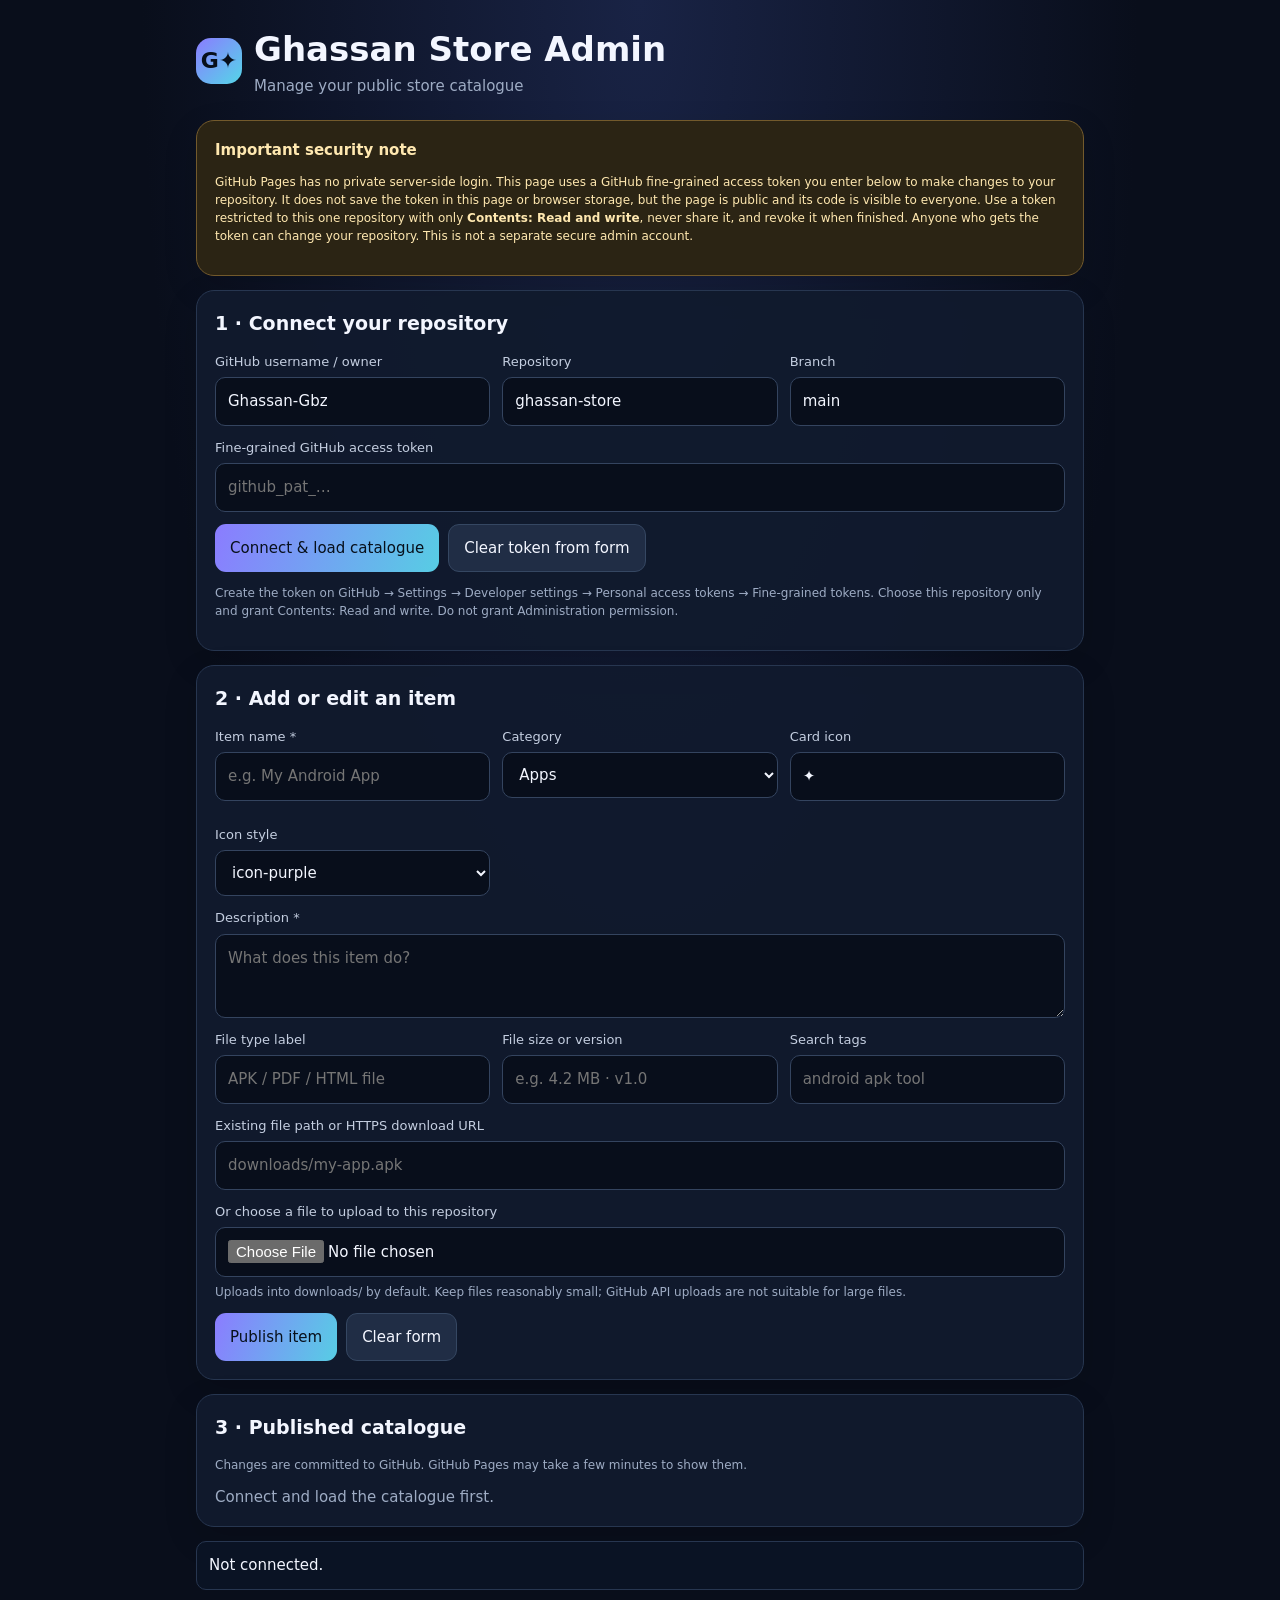
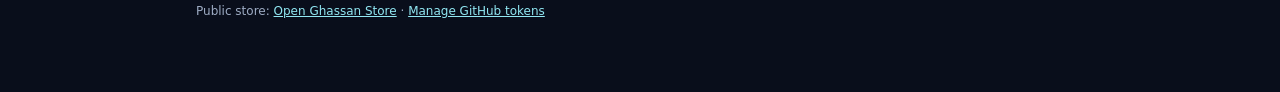
==== admin.html @ c7ad5ee1 "Add files via upload" ====
<!doctype html>
<html lang="en">
<head>
<meta charset="utf-8"><meta name="viewport" content="width=device-width,initial-scale=1">
<meta name="robots" content="noindex,nofollow">
<title>Ghassan Store · Admin</title>
<style>
:root{color-scheme:dark;--bg:#090e1b;--panel:#111a2d;--line:#273650;--muted:#9eacc4;--text:#f3f6ff;--accent:#8b7cff;--cyan:#54d6e8}
*{box-sizing:border-box}body{margin:0;background:radial-gradient(ellipse at top,#192345 0,transparent 55%),var(--bg);font:15px/1.5 system-ui,-apple-system,Segoe UI,sans-serif;color:var(--text)}main{max-width:920px;margin:auto;padding:24px 16px 60px}.brand{display:flex;align-items:center;gap:12px;margin-bottom:22px}.logo{width:46px;height:46px;border-radius:15px;background:linear-gradient(135deg,var(--accent),var(--cyan));display:grid;place-items:center;font-weight:900;color:#07101c;font-size:22px}h1{font-size:clamp(24px,5vw,34px);margin:0}h2{font-size:19px;margin:0 0 14px}.muted{color:var(--muted)}.panel{background:#111a2deF;border:1px solid var(--line);border-radius:18px;padding:18px;margin:14px 0;box-shadow:0 12px 34px #0002}.grid{display:grid;grid-template-columns:repeat(auto-fit,minmax(220px,1fr));gap:12px}.field{display:flex;flex-direction:column;gap:6px;margin-bottom:12px}label{font-size:13px;color:#c4cee0}input,select,textarea{width:100%;padding:12px;border:1px solid #34445f;background:#080e1b;color:var(--text);border-radius:10px;font:inherit}textarea{min-height:84px;resize:vertical}button,.btn{border:0;border-radius:11px;padding:12px 15px;background:linear-gradient(110deg,#8b7cff,#57cde4);color:#07101b;font-weight:750;font:inherit;cursor:pointer;text-decoration:none;display:inline-block}button.secondary{background:#202d45;color:var(--text);border:1px solid #354762}button.danger{background:#4a202b;color:#ffdce1;border:1px solid #803c4b}.actions{display:flex;gap:9px;flex-wrap:wrap}.status{padding:12px;border-radius:10px;background:#0a1324;border:1px solid var(--line);white-space:pre-wrap;overflow-wrap:anywhere}.item{border:1px solid var(--line);padding:13px;border-radius:12px;margin:10px 0}.item strong{display:block}.small{font-size:12px}.hidden{display:none!important}.warning{border-color:#735a2c;background:#2b2414;color:#ffe8b0}a{color:#91e7f2}code{overflow-wrap:anywhere}@media(max-width:520px){main{padding:16px 12px 40px}.panel{padding:14px}}
</style>
</head>
<body><main>
<header class="brand"><div class="logo">G✦</div><div><h1>Ghassan Store Admin</h1><div class="muted">Manage your public store catalogue</div></div></header>
<div class="panel warning"><strong>Important security note</strong><p class="small">GitHub Pages has no private server-side login. This page uses a GitHub fine-grained access token you enter below to make changes to your repository. It does not save the token in this page or browser storage, but the page is public and its code is visible to everyone. Use a token restricted to this one repository with only <b>Contents: Read and write</b>, never share it, and revoke it when finished. Anyone who gets the token can change your repository. This is not a separate secure admin account.</p></div>
<section class="panel"><h2>1 · Connect your repository</h2>
<div class="grid"><div class="field"><label for="owner">GitHub username / owner</label><input id="owner" value="Ghassan-Gbz" autocomplete="username"></div><div class="field"><label for="repo">Repository</label><input id="repo" value="ghassan-store"></div><div class="field"><label for="branch">Branch</label><input id="branch" value="main"></div></div>
<div class="field"><label for="token">Fine-grained GitHub access token</label><input id="token" type="password" autocomplete="off" placeholder="github_pat_…"></div>
<div class="actions"><button id="loadBtn">Connect & load catalogue</button><button class="secondary" id="clearBtn" type="button">Clear token from form</button></div>
<p class="muted small">Create the token on GitHub → Settings → Developer settings → Personal access tokens → Fine-grained tokens. Choose this repository only and grant Contents: Read and write. Do not grant Administration permission.</p>
</section>
<section class="panel"><h2>2 · Add or edit an item</h2>
<input id="editIndex" type="hidden" value="-1">
<div class="grid"><div class="field"><label for="title">Item name *</label><input id="title" placeholder="e.g. My Android App" required></div><div class="field"><label for="category">Category</label><select id="category"><option>Apps</option><option>HTML Tools</option><option>Images</option><option>Files</option></select></div><div class="field"><label for="icon">Card icon</label><input id="icon" value="✦" maxlength="12"></div><div class="field"><label for="iconClass">Icon style</label><select id="iconClass"><option>icon-purple</option><option>icon-blue</option><option>icon-green</option><option>icon-orange</option></select></div></div>
<div class="field"><label for="description">Description *</label><textarea id="description" placeholder="What does this item do?"></textarea></div>
<div class="grid"><div class="field"><label for="fileLabel">File type label</label><input id="fileLabel" placeholder="APK / PDF / HTML file"></div><div class="field"><label for="size">File size or version</label><input id="size" placeholder="e.g. 4.2 MB · v1.0"></div><div class="field"><label for="tags">Search tags</label><input id="tags" placeholder="android apk tool"></div></div>
<div class="field"><label for="file">Existing file path or HTTPS download URL</label><input id="file" placeholder="downloads/my-app.apk"></div>
<div class="field"><label for="upload">Or choose a file to upload to this repository</label><input id="upload" type="file"><span class="muted small">Uploads into downloads/ by default. Keep files reasonably small; GitHub API uploads are not suitable for large files.</span></div>
<div class="actions"><button id="saveBtn">Publish item</button><button class="secondary" id="resetBtn" type="button">Clear form</button></div>
</section>
<section class="panel"><h2>3 · Published catalogue</h2><p class="muted small">Changes are committed to GitHub. GitHub Pages may take a few minutes to show them.</p><div id="items"><div class="muted">Connect and load the catalogue first.</div></div></section>
<div class="status" id="status" role="status">Not connected.</div>
<p class="muted small">Public store: <a href="./index.html">Open Ghassan Store</a> · <a href="https://github.com/settings/personal-access-tokens" target="_blank" rel="noopener">Manage GitHub tokens</a></p>
</main>
<script>
const $=id=>document.getElementById(id);let items=[],catalogSha=null,connected=false;
function status(s){$('status').textContent=s}
function encPath(p){return p.split('/').map(encodeURIComponent).join('/')}
function apiBase(){return `https://api.github.com/repos/${encodeURIComponent($('owner').value.trim())}/${encodeURIComponent($('repo').value.trim())}`}
function headers(){return {'Accept':'application/vnd.github+json','Authorization':'Bearer '+$('token').value.trim(),'X-GitHub-Api-Version':'2022-11-28','Content-Type':'application/json'}}
async function api(path,opts={}){let r=await fetch(apiBase()+path,{...opts,headers:{...headers(),...(opts.headers||{})}});let data;try{data=await r.json()}catch{data={}}if(!r.ok)throw new Error((data.message||`GitHub API error ${r.status}`)+(data.errors?' · '+JSON.stringify(data.errors):''));return data}
async function getFile(path){try{return await api('/contents/'+encPath(path)+'?ref='+encodeURIComponent($('branch').value.trim()))}catch(e){if(String(e.message).includes('404'))return null;throw e}}
async function putFile(path,content,message,sha){const body={message,content,branch:$('branch').value.trim()};if(sha)body.sha=sha;return api('/contents/'+encPath(path),{method:'PUT',body:JSON.stringify(body)})}
function b64utf8(str){return btoa(unescape(encodeURIComponent(str)))}
async function commitText(path,text,message){let old=await getFile(path);return putFile(path,b64utf8(text),message,old?.sha)}
async function load(){if(!$('token').value.trim())throw Error('Enter your fine-grained token first.');let data=await getFile('catalog.json');if(!data)throw Error('catalog.json was not found in the repository root. Upload the website files first.');catalogSha=data.sha;let parsed=JSON.parse(decodeURIComponent(escape(atob(data.content.replace(/\n/g,'')))));items=Array.isArray(parsed.items)?parsed.items:[];connected=true;render();status(`Connected successfully. Loaded ${items.length} catalogue items.`)}
function render(){let box=$('items');if(!items.length){box.innerHTML='<p class="muted">No catalogue items yet.</p>';return}box.innerHTML=items.map((it,i)=>`<div class="item"><strong>${esc(it.title||'Untitled')}</strong><div class="muted small">${esc(it.category||'Files')} · ${esc(it.file||'No download link')}</div><p>${esc(it.description||'')}</p><div class="actions"><button class="secondary" data-edit="${i}">Edit</button><button class="danger" data-delete="${i}">Delete</button></div></div>`).join('');box.querySelectorAll('[data-edit]').forEach(b=>b.onclick=()=>edit(+b.dataset.edit));box.querySelectorAll('[data-delete]').forEach(b=>b.onclick=()=>del(+b.dataset.delete))}
function esc(s){return String(s??'').replace(/[&<>"']/g,c=>({'&':'&amp;','<':'&lt;','>':'&gt;','"':'&quot;',"'":'&#39;'}[c]))}
function reset(){['title','description','fileLabel','size','tags','file'].forEach(id=>$(id).value='');$('icon').value='✦';$('category').value='Apps';$('iconClass').value='icon-purple';$('editIndex').value='-1';$('upload').value='';$('saveBtn').textContent='Publish item'}
function edit(i){let x=items[i];$('editIndex').value=i;['title','category','icon','iconClass','description','fileLabel','size','tags','file'].forEach(k=>$(k).value=x[k]??'');$('saveBtn').textContent='Save item changes';window.scrollTo({top:0,behavior:'smooth'})}
async function del(i){if(!confirm(`Delete "${items[i].title}" from the public catalogue? This will not delete its actual file.`))return;let old=items.splice(i,1)[0];try{await saveCatalog(`Remove ${old.title}`);render();status('Item removed from catalogue.')}catch(e){items.splice(i,0,old);render();status('Delete failed: '+e.message)}}
async function saveCatalog(message){await commitText('catalog.json',JSON.stringify({items},null,2)+'\n',message)}
$('loadBtn').onclick=async()=>{try{status('Connecting…');await load()}catch(e){status('Could not connect: '+e.message)}};
$('clearBtn').onclick=()=>{$('token').value='';connected=false;status('Token cleared from the form.');};
$('resetBtn').onclick=reset;
$('saveBtn').onclick=async()=>{try{if(!connected)await load();let title=$('title').value.trim(),description=$('description').value.trim();if(!title||!description)throw Error('Enter an item name and description.');status('Publishing…');let filePath=$('file').value.trim();let upload=$('upload').files[0];if(upload){if(upload.size>20*1024*1024)throw Error('This simple uploader is limited to 20 MB per file. Use GitHub website upload or storage for larger files.');let clean=upload.name.replace(/[^a-zA-Z0-9._-]/g,'-');filePath='downloads/'+clean;let bytes=new Uint8Array(await upload.arrayBuffer());let binary='';for(let i=0;i<bytes.length;i+=0x8000)binary+=String.fromCharCode(...bytes.subarray(i,i+0x8000));let old=await getFile(filePath);await putFile(filePath,btoa(binary),`Upload ${clean}`,old?.sha);}
let obj={title,category:$('category').value,description,icon:$('icon').value.trim()||'✦',iconClass:$('iconClass').value,file:filePath,fileLabel:$('fileLabel').value.trim()||'Download',size:$('size').value.trim()||'Details inside',tags:$('tags').value.trim()};let ix=+$('editIndex').value;if(ix>=0)items[ix]=obj;else items.unshift(obj);await saveCatalog((ix>=0?'Update ':'Add ')+title);render();reset();status('Published to GitHub. Wait a few minutes, then refresh your public store.')}catch(e){status('Publish failed: '+e.message+' If an upload succeeded but the catalogue did not, check the repository before retrying.')}};
</script></body></html>
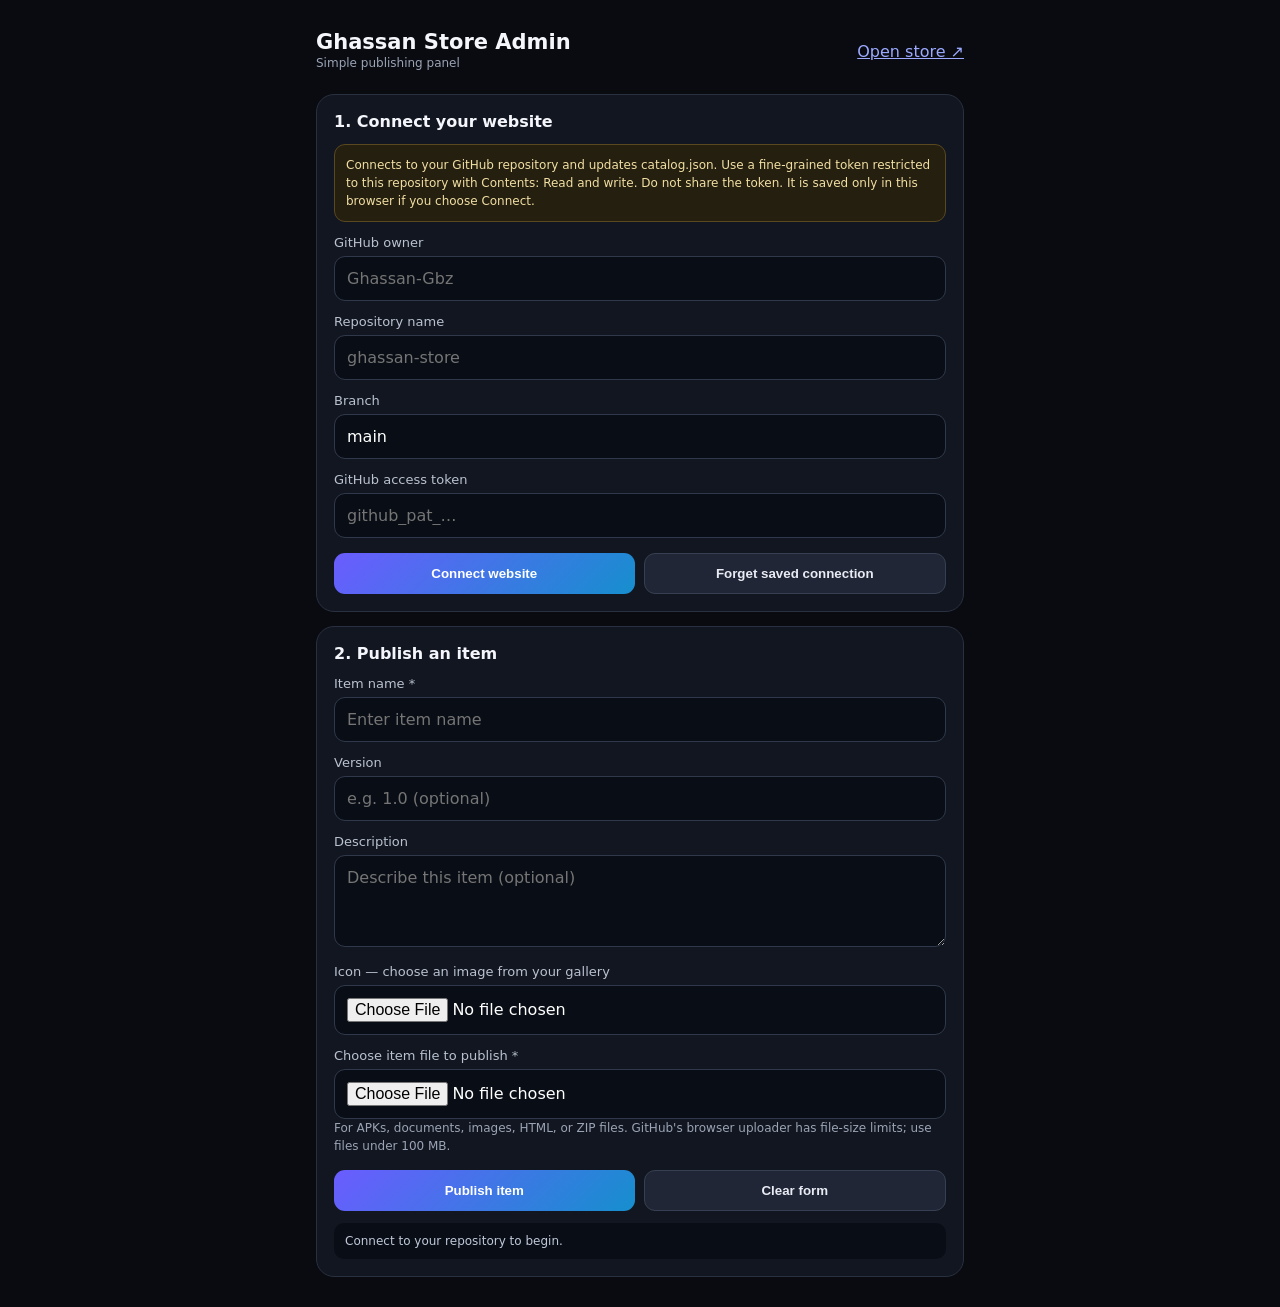
==== commit cc7080ed: "Update admin.html" ====
--- a/admin.html
+++ b/admin.html
@@ -1,57 +1,34 @@
 <!doctype html>
-<html lang="en">
-<head>
-<meta charset="utf-8"><meta name="viewport" content="width=device-width,initial-scale=1">
-<meta name="robots" content="noindex,nofollow">
-<title>Ghassan Store · Admin</title>
+<html lang="en"><head><meta charset="utf-8"><meta name="viewport" content="width=device-width,initial-scale=1"><meta name="theme-color" content="#080a0f"><title>Ghassan Store — Admin</title>
 <style>
-:root{color-scheme:dark;--bg:#090e1b;--panel:#111a2d;--line:#273650;--muted:#9eacc4;--text:#f3f6ff;--accent:#8b7cff;--cyan:#54d6e8}
-*{box-sizing:border-box}body{margin:0;background:radial-gradient(ellipse at top,#192345 0,transparent 55%),var(--bg);font:15px/1.5 system-ui,-apple-system,Segoe UI,sans-serif;color:var(--text)}main{max-width:920px;margin:auto;padding:24px 16px 60px}.brand{display:flex;align-items:center;gap:12px;margin-bottom:22px}.logo{width:46px;height:46px;border-radius:15px;background:linear-gradient(135deg,var(--accent),var(--cyan));display:grid;place-items:center;font-weight:900;color:#07101c;font-size:22px}h1{font-size:clamp(24px,5vw,34px);margin:0}h2{font-size:19px;margin:0 0 14px}.muted{color:var(--muted)}.panel{background:#111a2deF;border:1px solid var(--line);border-radius:18px;padding:18px;margin:14px 0;box-shadow:0 12px 34px #0002}.grid{display:grid;grid-template-columns:repeat(auto-fit,minmax(220px,1fr));gap:12px}.field{display:flex;flex-direction:column;gap:6px;margin-bottom:12px}label{font-size:13px;color:#c4cee0}input,select,textarea{width:100%;padding:12px;border:1px solid #34445f;background:#080e1b;color:var(--text);border-radius:10px;font:inherit}textarea{min-height:84px;resize:vertical}button,.btn{border:0;border-radius:11px;padding:12px 15px;background:linear-gradient(110deg,#8b7cff,#57cde4);color:#07101b;font-weight:750;font:inherit;cursor:pointer;text-decoration:none;display:inline-block}button.secondary{background:#202d45;color:var(--text);border:1px solid #354762}button.danger{background:#4a202b;color:#ffdce1;border:1px solid #803c4b}.actions{display:flex;gap:9px;flex-wrap:wrap}.status{padding:12px;border-radius:10px;background:#0a1324;border:1px solid var(--line);white-space:pre-wrap;overflow-wrap:anywhere}.item{border:1px solid var(--line);padding:13px;border-radius:12px;margin:10px 0}.item strong{display:block}.small{font-size:12px}.hidden{display:none!important}.warning{border-color:#735a2c;background:#2b2414;color:#ffe8b0}a{color:#91e7f2}code{overflow-wrap:anywhere}@media(max-width:520px){main{padding:16px 12px 40px}.panel{padding:14px}}
-</style>
-</head>
-<body><main>
-<header class="brand"><div class="logo">G✦</div><div><h1>Ghassan Store Admin</h1><div class="muted">Manage your public store catalogue</div></div></header>
-<div class="panel warning"><strong>Important security note</strong><p class="small">GitHub Pages has no private server-side login. This page uses a GitHub fine-grained access token you enter below to make changes to your repository. It does not save the token in this page or browser storage, but the page is public and its code is visible to everyone. Use a token restricted to this one repository with only <b>Contents: Read and write</b>, never share it, and revoke it when finished. Anyone who gets the token can change your repository. This is not a separate secure admin account.</p></div>
-<section class="panel"><h2>1 · Connect your repository</h2>
-<div class="grid"><div class="field"><label for="owner">GitHub username / owner</label><input id="owner" value="Ghassan-Gbz" autocomplete="username"></div><div class="field"><label for="repo">Repository</label><input id="repo" value="ghassan-store"></div><div class="field"><label for="branch">Branch</label><input id="branch" value="main"></div></div>
-<div class="field"><label for="token">Fine-grained GitHub access token</label><input id="token" type="password" autocomplete="off" placeholder="github_pat_…"></div>
-<div class="actions"><button id="loadBtn">Connect & load catalogue</button><button class="secondary" id="clearBtn" type="button">Clear token from form</button></div>
-<p class="muted small">Create the token on GitHub → Settings → Developer settings → Personal access tokens → Fine-grained tokens. Choose this repository only and grant Contents: Read and write. Do not grant Administration permission.</p>
-</section>
-<section class="panel"><h2>2 · Add or edit an item</h2>
-<input id="editIndex" type="hidden" value="-1">
-<div class="grid"><div class="field"><label for="title">Item name *</label><input id="title" placeholder="e.g. My Android App" required></div><div class="field"><label for="category">Category</label><select id="category"><option>Apps</option><option>HTML Tools</option><option>Images</option><option>Files</option></select></div><div class="field"><label for="icon">Card icon</label><input id="icon" value="✦" maxlength="12"></div><div class="field"><label for="iconClass">Icon style</label><select id="iconClass"><option>icon-purple</option><option>icon-blue</option><option>icon-green</option><option>icon-orange</option></select></div></div>
-<div class="field"><label for="description">Description *</label><textarea id="description" placeholder="What does this item do?"></textarea></div>
-<div class="grid"><div class="field"><label for="fileLabel">File type label</label><input id="fileLabel" placeholder="APK / PDF / HTML file"></div><div class="field"><label for="size">File size or version</label><input id="size" placeholder="e.g. 4.2 MB · v1.0"></div><div class="field"><label for="tags">Search tags</label><input id="tags" placeholder="android apk tool"></div></div>
-<div class="field"><label for="file">Existing file path or HTTPS download URL</label><input id="file" placeholder="downloads/my-app.apk"></div>
-<div class="field"><label for="upload">Or choose a file to upload to this repository</label><input id="upload" type="file"><span class="muted small">Uploads into downloads/ by default. Keep files reasonably small; GitHub API uploads are not suitable for large files.</span></div>
-<div class="actions"><button id="saveBtn">Publish item</button><button class="secondary" id="resetBtn" type="button">Clear form</button></div>
-</section>
-<section class="panel"><h2>3 · Published catalogue</h2><p class="muted small">Changes are committed to GitHub. GitHub Pages may take a few minutes to show them.</p><div id="items"><div class="muted">Connect and load the catalogue first.</div></div></section>
-<div class="status" id="status" role="status">Not connected.</div>
-<p class="muted small">Public store: <a href="./index.html">Open Ghassan Store</a> · <a href="https://github.com/settings/personal-access-tokens" target="_blank" rel="noopener">Manage GitHub tokens</a></p>
-</main>
-<script>
-const $=id=>document.getElementById(id);let items=[],catalogSha=null,connected=false;
-function status(s){$('status').textContent=s}
-function encPath(p){return p.split('/').map(encodeURIComponent).join('/')}
-function apiBase(){return `https://api.github.com/repos/${encodeURIComponent($('owner').value.trim())}/${encodeURIComponent($('repo').value.trim())}`}
-function headers(){return {'Accept':'application/vnd.github+json','Authorization':'Bearer '+$('token').value.trim(),'X-GitHub-Api-Version':'2022-11-28','Content-Type':'application/json'}}
-async function api(path,opts={}){let r=await fetch(apiBase()+path,{...opts,headers:{...headers(),...(opts.headers||{})}});let data;try{data=await r.json()}catch{data={}}if(!r.ok)throw new Error((data.message||`GitHub API error ${r.status}`)+(data.errors?' · '+JSON.stringify(data.errors):''));return data}
-async function getFile(path){try{return await api('/contents/'+encPath(path)+'?ref='+encodeURIComponent($('branch').value.trim()))}catch(e){if(String(e.message).includes('404'))return null;throw e}}
-async function putFile(path,content,message,sha){const body={message,content,branch:$('branch').value.trim()};if(sha)body.sha=sha;return api('/contents/'+encPath(path),{method:'PUT',body:JSON.stringify(body)})}
-function b64utf8(str){return btoa(unescape(encodeURIComponent(str)))}
-async function commitText(path,text,message){let old=await getFile(path);return putFile(path,b64utf8(text),message,old?.sha)}
-async function load(){if(!$('token').value.trim())throw Error('Enter your fine-grained token first.');let data=await getFile('catalog.json');if(!data)throw Error('catalog.json was not found in the repository root. Upload the website files first.');catalogSha=data.sha;let parsed=JSON.parse(decodeURIComponent(escape(atob(data.content.replace(/\n/g,'')))));items=Array.isArray(parsed.items)?parsed.items:[];connected=true;render();status(`Connected successfully. Loaded ${items.length} catalogue items.`)}
-function render(){let box=$('items');if(!items.length){box.innerHTML='<p class="muted">No catalogue items yet.</p>';return}box.innerHTML=items.map((it,i)=>`<div class="item"><strong>${esc(it.title||'Untitled')}</strong><div class="muted small">${esc(it.category||'Files')} · ${esc(it.file||'No download link')}</div><p>${esc(it.description||'')}</p><div class="actions"><button class="secondary" data-edit="${i}">Edit</button><button class="danger" data-delete="${i}">Delete</button></div></div>`).join('');box.querySelectorAll('[data-edit]').forEach(b=>b.onclick=()=>edit(+b.dataset.edit));box.querySelectorAll('[data-delete]').forEach(b=>b.onclick=()=>del(+b.dataset.delete))}
-function esc(s){return String(s??'').replace(/[&<>"']/g,c=>({'&':'&amp;','<':'&lt;','>':'&gt;','"':'&quot;',"'":'&#39;'}[c]))}
-function reset(){['title','description','fileLabel','size','tags','file'].forEach(id=>$(id).value='');$('icon').value='✦';$('category').value='Apps';$('iconClass').value='icon-purple';$('editIndex').value='-1';$('upload').value='';$('saveBtn').textContent='Publish item'}
-function edit(i){let x=items[i];$('editIndex').value=i;['title','category','icon','iconClass','description','fileLabel','size','tags','file'].forEach(k=>$(k).value=x[k]??'');$('saveBtn').textContent='Save item changes';window.scrollTo({top:0,behavior:'smooth'})}
-async function del(i){if(!confirm(`Delete "${items[i].title}" from the public catalogue? This will not delete its actual file.`))return;let old=items.splice(i,1)[0];try{await saveCatalog(`Remove ${old.title}`);render();status('Item removed from catalogue.')}catch(e){items.splice(i,0,old);render();status('Delete failed: '+e.message)}}
-async function saveCatalog(message){await commitText('catalog.json',JSON.stringify({items},null,2)+'\n',message)}
-$('loadBtn').onclick=async()=>{try{status('Connecting…');await load()}catch(e){status('Could not connect: '+e.message)}};
-$('clearBtn').onclick=()=>{$('token').value='';connected=false;status('Token cleared from the form.');};
-$('resetBtn').onclick=reset;
-$('saveBtn').onclick=async()=>{try{if(!connected)await load();let title=$('title').value.trim(),description=$('description').value.trim();if(!title||!description)throw Error('Enter an item name and description.');status('Publishing…');let filePath=$('file').value.trim();let upload=$('upload').files[0];if(upload){if(upload.size>20*1024*1024)throw Error('This simple uploader is limited to 20 MB per file. Use GitHub website upload or storage for larger files.');let clean=upload.name.replace(/[^a-zA-Z0-9._-]/g,'-');filePath='downloads/'+clean;let bytes=new Uint8Array(await upload.arrayBuffer());let binary='';for(let i=0;i<bytes.length;i+=0x8000)binary+=String.fromCharCode(...bytes.subarray(i,i+0x8000));let old=await getFile(filePath);await putFile(filePath,btoa(binary),`Upload ${clean}`,old?.sha);}
-let obj={title,category:$('category').value,description,icon:$('icon').value.trim()||'✦',iconClass:$('iconClass').value,file:filePath,fileLabel:$('fileLabel').value.trim()||'Download',size:$('size').value.trim()||'Details inside',tags:$('tags').value.trim()};let ix=+$('editIndex').value;if(ix>=0)items[ix]=obj;else items.unshift(obj);await saveCatalog((ix>=0?'Update ':'Add ')+title);render();reset();status('Published to GitHub. Wait a few minutes, then refresh your public store.')}catch(e){status('Publish failed: '+e.message+' If an upload succeeded but the catalogue did not, check the repository before retrying.')}};
-</script></body></html>+*{box-sizing:border-box}body{margin:0;background:#090b11;color:#f4f6fb;font-family:system-ui,-apple-system,Arial,sans-serif}.wrap{max-width:680px;margin:auto;padding:16px}header{display:flex;justify-content:space-between;align-items:center;gap:12px;padding:14px 0 22px}.brand{font-size:21px;font-weight:850}a{color:#9ba9ff}.sub,.hint{color:#9ba4b5;font-size:12px;line-height:1.5}.panel{background:#121620;border:1px solid #293040;border-radius:18px;padding:17px;margin-bottom:14px}h2{font-size:16px;margin:0 0 13px}label{display:block;color:#bac2d0;font-size:13px;margin:13px 0 6px}input,textarea{width:100%;background:#090d15;border:1px solid #30394b;color:#fff;border-radius:11px;padding:12px;font:inherit}textarea{min-height:92px;resize:vertical}button{border:0;border-radius:11px;padding:12px 15px;font-weight:750;cursor:pointer}.primary{background:linear-gradient(135deg,#6b5cff,#168fce);color:white}.secondary{background:#202635;color:#e8ebf4;border:1px solid #374052}.buttons{display:flex;gap:9px;flex-wrap:wrap;margin-top:15px}.buttons button{flex:1}.warning{background:#251f10;border:1px solid #594820;border-radius:11px;padding:11px;color:#f1dfa3;font-size:12px;line-height:1.5}.status{white-space:pre-wrap;background:#090d15;border-radius:10px;padding:11px;margin-top:12px;font-size:12px;color:#c0c9da;overflow-wrap:anywhere}.preview{display:flex;align-items:center;gap:12px;margin-top:10px}.preview img{width:56px;height:56px;object-fit:cover;border-radius:12px;background:#252b39}.hidden{display:none!important}@media(max-width:460px){.wrap{padding:12px}.panel{padding:14px}}
+</style></head><body><main class="wrap"><header><div><div class="brand">Ghassan Store Admin</div><div class="sub">Simple publishing panel</div></div><a href="index.html">Open store ↗</a></header>
+<section class="panel"><h2>1. Connect your website</h2><div class="warning">Connects to your GitHub repository and updates catalog.json. Use a fine-grained token restricted to this repository with Contents: Read and write. Do not share the token. It is saved only in this browser if you choose Connect.</div>
+<label for="owner">GitHub owner</label><input id="owner" autocomplete="username" placeholder="Ghassan-Gbz">
+<label for="repo">Repository name</label><input id="repo" placeholder="ghassan-store">
+<label for="branch">Branch</label><input id="branch" value="main">
+<label for="token">GitHub access token</label><input id="token" type="password" autocomplete="off" placeholder="github_pat_…">
+<div class="buttons"><button class="primary" id="connect">Connect website</button><button class="secondary" id="forget">Forget saved connection</button></div></section>
+<section class="panel"><h2>2. Publish an item</h2><label for="name">Item name *</label><input id="name" placeholder="Enter item name" required>
+<label for="version">Version</label><input id="version" placeholder="e.g. 1.0 (optional)">
+<label for="description">Description</label><textarea id="description" placeholder="Describe this item (optional)"></textarea>
+<label for="iconFile">Icon — choose an image from your gallery</label><input id="iconFile" type="file" accept="image/*"><div class="preview hidden" id="iconPreview"><img id="previewImg" alt="Icon preview"><span class="sub">Selected icon</span></div>
+<label for="itemFile">Choose item file to publish *</label><input id="itemFile" type="file" required><div class="hint">For APKs, documents, images, HTML, or ZIP files. GitHub's browser uploader has file-size limits; use files under 100 MB.</div>
+<div class="buttons"><button class="primary" id="publish">Publish item</button><button class="secondary" id="reset">Clear form</button></div><div id="status" class="status" role="status">Connect to your repository to begin.</div></section>
+</main><script>
+const $=id=>document.getElementById(id), STORE_KEY='ghassan_store_admin_connection_v1';let catalogFileSha=null,items=[];
+function config(){return{owner:$('owner').value.trim(),repo:$('repo').value.trim(),branch:$('branch').value.trim()||'main',token:$('token').value.trim()}}
+function status(t){$('status').textContent=t}
+function b64(bytes){let out='';for(let i=0;i<bytes.length;i+=0x8000)out+=String.fromCharCode(...bytes.subarray(i,i+0x8000));return btoa(out)}
+function safeName(s){return s.normalize('NFKD').replace(/[^a-zA-Z0-9._-]+/g,'-').replace(/^-+|-+$/g,'').slice(-100)||'file'}
+async function api(path,opts={}){const c=config();if(!c.owner||!c.repo||!c.token)throw Error('Enter owner, repository and token first.');const url='https://api.github.com/repos/'+encodeURIComponent(c.owner)+'/'+encodeURIComponent(c.repo)+'/contents/'+path;const r=await fetch(url,{...opts,headers:{Accept:'application/vnd.github+json',Authorization:'Bearer '+c.token,'X-GitHub-Api-Version':'2022-11-28',...(opts.headers||{})}});const data=await r.json().catch(()=>({}));if(!r.ok)throw Error(data.message||'GitHub API error '+r.status);return data}
+async function getCatalog(){try{const f=await api('catalog.json');catalogFileSha=f.sha;const bytes=Uint8Array.from(atob(f.content.replace(/\n/g,'')),c=>c.charCodeAt(0));const text=new TextDecoder().decode(bytes);const data=JSON.parse(text);items=Array.isArray(data.items)?data.items:[];}catch(e){if(String(e.message).includes('Not Found')){catalogFileSha=null;items=[];}else throw e}}
+async function putFile(path,file,message){if(file.size>100*1024*1024)throw Error('This file is over 100 MB. Choose a smaller file.');const bytes=new Uint8Array(await file.arrayBuffer());const body={message,content:b64(bytes),branch:config().branch};const old=await api(path).catch(e=>String(e.message).includes('Not Found')?null:Promise.reject(e));if(old?.sha)body.sha=old.sha;return api(path,{method:'PUT',headers:{'Content-Type':'application/json'},body:JSON.stringify(body)})}
+async function saveCatalog(){const body={message:'Publish item from Ghassan Store admin',content:b64(new TextEncoder().encode(JSON.stringify({items},null,2))),branch:config().branch};if(catalogFileSha)body.sha=catalogFileSha;const result=await api('catalog.json',{method:'PUT',headers:{'Content-Type':'application/json'},body:JSON.stringify(body)});catalogFileSha=result.content?.sha||catalogFileSha}
+$('iconFile').addEventListener('change',()=>{const f=$('iconFile').files[0];if(!f){$('iconPreview').classList.add('hidden');return}$('previewImg').src=URL.createObjectURL(f);$('iconPreview').classList.remove('hidden')});
+$('connect').onclick=async()=>{try{status('Connecting and reading catalog.json…');await getCatalog();localStorage.setItem(STORE_KEY,JSON.stringify(config()));status('Connected successfully. Existing catalogue loaded. You can publish an item now.')}catch(e){status('Connection failed: '+e.message)}};
+$('forget').onclick=()=>{localStorage.removeItem(STORE_KEY);$('token').value='';status('Saved connection removed from this browser.')};
+$('reset').onclick=()=>{['name','version','description','iconFile','itemFile'].forEach(id=>$(id).value='');$('iconPreview').classList.add('hidden');status('Form cleared.')};
+$('publish').onclick=async()=>{try{const c=config(),name=$('name').value.trim(),version=$('version').value.trim(),description=$('description').value.trim(),file=$('itemFile').files[0],icon=$('iconFile').files[0];if(!c.owner||!c.repo||!c.token)throw Error('Connect your GitHub repository first.');if(!name)throw Error('Item name is required.');if(!file)throw Error('Choose the item file to publish.');status('Checking current catalogue…');await getCatalog();const ext=(file.name.split('.').pop()||'file').toLowerCase();let category=ext==='apk'?'Apps':(['png','jpg','jpeg','gif','webp','svg'].includes(ext)?'Images':(['html','htm'].includes(ext)?'HTML Tools':'Files'));const target='uploads/'+Date.now()+'-'+safeName(file.name);status('Uploading item file…');const uploaded=await putFile(target,file,'Upload '+file.name);let iconUrl='';if(icon){status('Uploading icon…');const iconPath='uploads/icons/'+Date.now()+'-'+safeName(icon.name);const iconResult=await putFile(iconPath,icon,'Upload icon '+icon.name);iconUrl=iconResult.content?.path||iconPath;}const item={title:name,category,description,icon:iconUrl?'✦':(category==='Apps'?'▣':category==='Images'?'▧':'⇩'),iconClass:category==='Apps'?'icon-purple':category==='Images'?'icon-green':'icon-blue',file:uploaded.content?.path||target,fileLabel:ext.toUpperCase()+' file',size:(file.size/1048576).toFixed(2)+' MB',tags:(name+' '+version+' '+category).toLowerCase()};if(version)item.version=version;if(iconUrl)item.image=iconUrl;items.push(item);status('Saving item to catalogue…');await saveCatalog();status('Published! Your item was added to catalog.json. GitHub Pages may take a few minutes to show it.');$('name').value='';$('version').value='';$('description').value='';$('iconFile').value='';$('itemFile').value='';$('iconPreview').classList.add('hidden');}catch(e){status('ERROR: '+e.message)}};
+try{const saved=JSON.parse(localStorage.getItem(STORE_KEY)||'{}');for(const k of ['owner','repo','branch','token'])if(saved[k])$(k).value=saved[k]}catch{}
+</script></body></html>
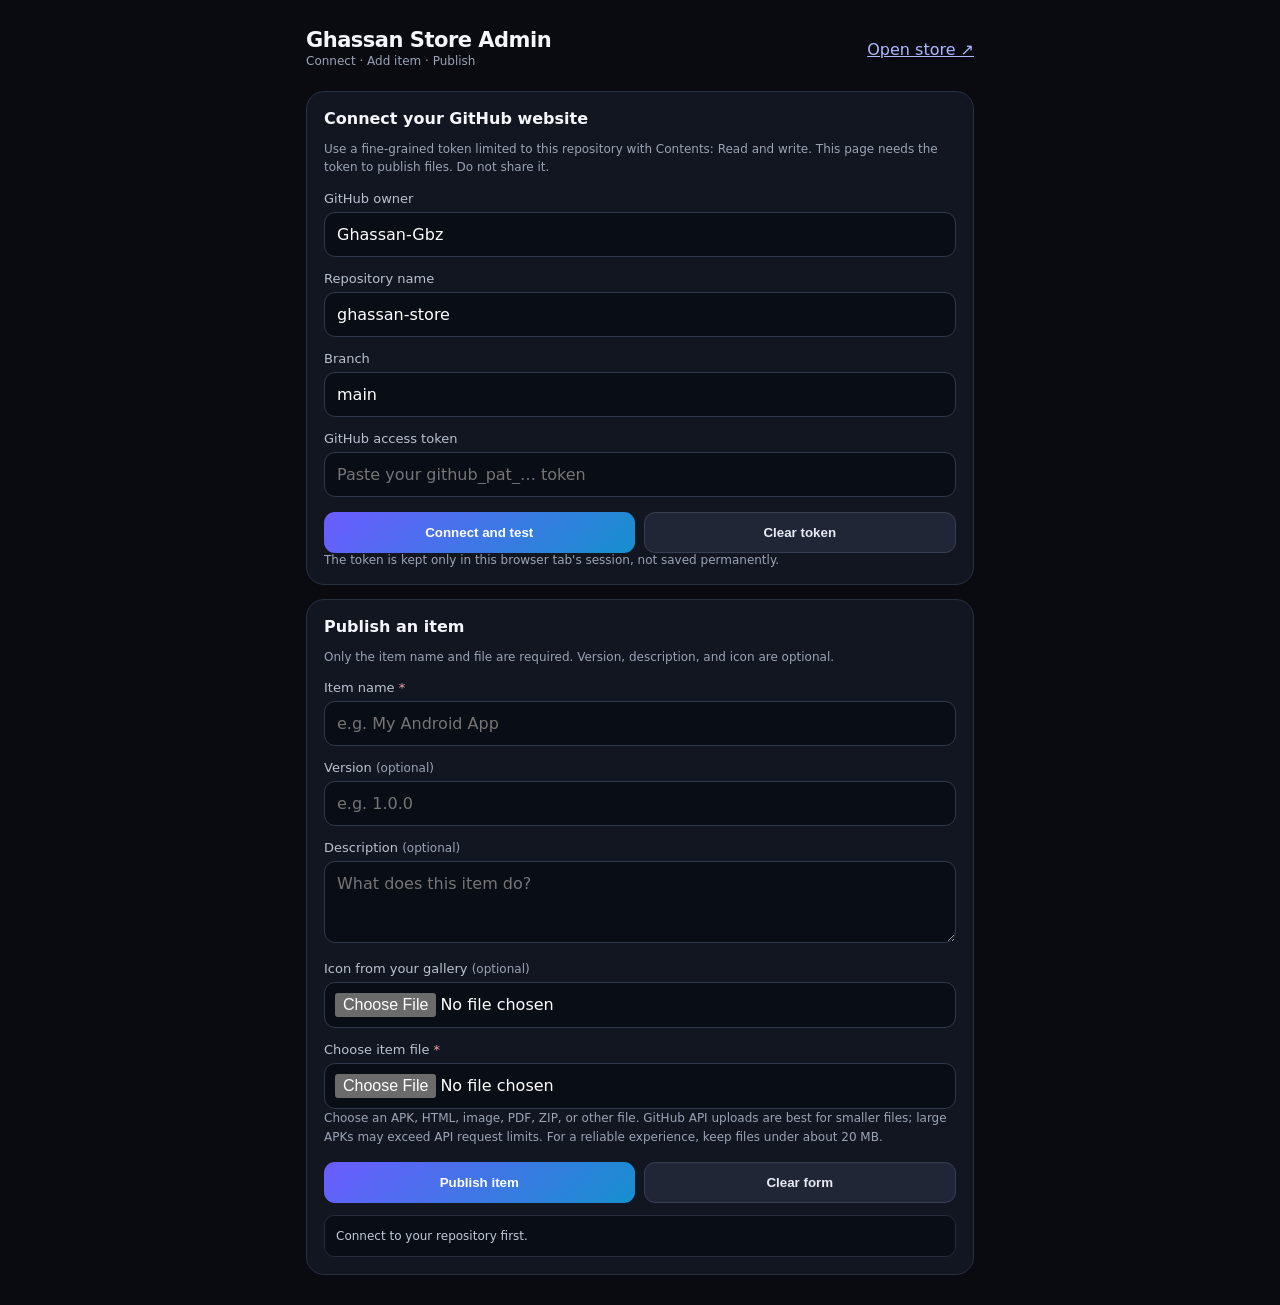
==== commit da52cb61: "Add files via upload" ====
--- a/admin.html
+++ b/admin.html
@@ -1,34 +1,36 @@
 <!doctype html>
 <html lang="en"><head><meta charset="utf-8"><meta name="viewport" content="width=device-width,initial-scale=1"><meta name="theme-color" content="#080a0f"><title>Ghassan Store — Admin</title>
 <style>
-*{box-sizing:border-box}body{margin:0;background:#090b11;color:#f4f6fb;font-family:system-ui,-apple-system,Arial,sans-serif}.wrap{max-width:680px;margin:auto;padding:16px}header{display:flex;justify-content:space-between;align-items:center;gap:12px;padding:14px 0 22px}.brand{font-size:21px;font-weight:850}a{color:#9ba9ff}.sub,.hint{color:#9ba4b5;font-size:12px;line-height:1.5}.panel{background:#121620;border:1px solid #293040;border-radius:18px;padding:17px;margin-bottom:14px}h2{font-size:16px;margin:0 0 13px}label{display:block;color:#bac2d0;font-size:13px;margin:13px 0 6px}input,textarea{width:100%;background:#090d15;border:1px solid #30394b;color:#fff;border-radius:11px;padding:12px;font:inherit}textarea{min-height:92px;resize:vertical}button{border:0;border-radius:11px;padding:12px 15px;font-weight:750;cursor:pointer}.primary{background:linear-gradient(135deg,#6b5cff,#168fce);color:white}.secondary{background:#202635;color:#e8ebf4;border:1px solid #374052}.buttons{display:flex;gap:9px;flex-wrap:wrap;margin-top:15px}.buttons button{flex:1}.warning{background:#251f10;border:1px solid #594820;border-radius:11px;padding:11px;color:#f1dfa3;font-size:12px;line-height:1.5}.status{white-space:pre-wrap;background:#090d15;border-radius:10px;padding:11px;margin-top:12px;font-size:12px;color:#c0c9da;overflow-wrap:anywhere}.preview{display:flex;align-items:center;gap:12px;margin-top:10px}.preview img{width:56px;height:56px;object-fit:cover;border-radius:12px;background:#252b39}.hidden{display:none!important}@media(max-width:460px){.wrap{padding:12px}.panel{padding:14px}}
-</style></head><body><main class="wrap"><header><div><div class="brand">Ghassan Store Admin</div><div class="sub">Simple publishing panel</div></div><a href="index.html">Open store ↗</a></header>
-<section class="panel"><h2>1. Connect your website</h2><div class="warning">Connects to your GitHub repository and updates catalog.json. Use a fine-grained token restricted to this repository with Contents: Read and write. Do not share the token. It is saved only in this browser if you choose Connect.</div>
-<label for="owner">GitHub owner</label><input id="owner" autocomplete="username" placeholder="Ghassan-Gbz">
-<label for="repo">Repository name</label><input id="repo" placeholder="ghassan-store">
+:root{color-scheme:dark}*{box-sizing:border-box}body{margin:0;background:#090b11;color:#f4f6fb;font-family:system-ui,-apple-system,BlinkMacSystemFont,"Segoe UI",sans-serif}.wrap{max-width:700px;margin:auto;padding:16px}header{display:flex;justify-content:space-between;align-items:center;gap:12px;padding:12px 0 20px}.brand{font-size:21px;font-weight:850;letter-spacing:-.5px}a{color:#aeb8ff}.sub,.hint{color:#9ba4b5;font-size:12px;line-height:1.55}.panel{background:#121620;border:1px solid #293040;border-radius:18px;padding:17px;margin-bottom:14px}h2{font-size:16px;margin:0 0 8px}label{display:block;color:#bac2d0;font-size:13px;margin:14px 0 6px}input,textarea{width:100%;background:#090d15;border:1px solid #30394b;color:#fff;border-radius:11px;padding:12px;font:inherit}input[type=file]{padding:10px}textarea{min-height:82px;resize:vertical}button{border:0;border-radius:11px;padding:12px 15px;font-weight:750;cursor:pointer}.primary{background:linear-gradient(135deg,#6b5cff,#168fce);color:white}.secondary{background:#202635;color:#e8ebf4;border:1px solid #374052}.buttons{display:flex;gap:9px;flex-wrap:wrap;margin-top:15px}.buttons button{flex:1}.warning{background:#251f10;border:1px solid #594820;border-radius:11px;padding:11px;color:#f1dfa3;font-size:12px;line-height:1.5}.status{white-space:pre-wrap;background:#090d15;border:1px solid #252d3d;border-radius:10px;padding:11px;margin-top:12px;font-size:12px;color:#c0c9da;overflow-wrap:anywhere;line-height:1.5}.preview{display:flex;align-items:center;gap:12px;margin-top:10px}.preview img{width:56px;height:56px;object-fit:cover;border-radius:12px;background:#252b39}.hidden{display:none!important}.required{color:#f6a6a6}.small{font-size:12px;color:#9ba4b5}@media(max-width:460px){.wrap{padding:12px}.panel{padding:14px}}
+</style></head><body><main class="wrap"><header><div><div class="brand">Ghassan Store Admin</div><div class="sub">Connect · Add item · Publish</div></div><a href="./">Open store ↗</a></header>
+<section class="panel"><h2>Connect your GitHub website</h2><p class="sub">Use a fine-grained token limited to this repository with Contents: Read and write. This page needs the token to publish files. Do not share it.</p>
+<label for="owner">GitHub owner</label><input id="owner" value="Ghassan-Gbz" autocomplete="username">
+<label for="repo">Repository name</label><input id="repo" value="ghassan-store">
 <label for="branch">Branch</label><input id="branch" value="main">
-<label for="token">GitHub access token</label><input id="token" type="password" autocomplete="off" placeholder="github_pat_…">
-<div class="buttons"><button class="primary" id="connect">Connect website</button><button class="secondary" id="forget">Forget saved connection</button></div></section>
-<section class="panel"><h2>2. Publish an item</h2><label for="name">Item name *</label><input id="name" placeholder="Enter item name" required>
-<label for="version">Version</label><input id="version" placeholder="e.g. 1.0 (optional)">
-<label for="description">Description</label><textarea id="description" placeholder="Describe this item (optional)"></textarea>
-<label for="iconFile">Icon — choose an image from your gallery</label><input id="iconFile" type="file" accept="image/*"><div class="preview hidden" id="iconPreview"><img id="previewImg" alt="Icon preview"><span class="sub">Selected icon</span></div>
-<label for="itemFile">Choose item file to publish *</label><input id="itemFile" type="file" required><div class="hint">For APKs, documents, images, HTML, or ZIP files. GitHub's browser uploader has file-size limits; use files under 100 MB.</div>
-<div class="buttons"><button class="primary" id="publish">Publish item</button><button class="secondary" id="reset">Clear form</button></div><div id="status" class="status" role="status">Connect to your repository to begin.</div></section>
+<label for="token">GitHub access token</label><input id="token" type="password" autocomplete="off" placeholder="Paste your github_pat_… token">
+<div class="buttons"><button class="primary" id="connect">Connect and test</button><button class="secondary" id="forget">Clear token</button></div><div class="small">The token is kept only in this browser tab's session, not saved permanently.</div></section>
+<section class="panel"><h2>Publish an item</h2><p class="sub">Only the item name and file are required. Version, description, and icon are optional.</p>
+<label for="name">Item name <span class="required">*</span></label><input id="name" placeholder="e.g. My Android App" maxlength="100">
+<label for="version">Version <span class="small">(optional)</span></label><input id="version" placeholder="e.g. 1.0.0" maxlength="40">
+<label for="description">Description <span class="small">(optional)</span></label><textarea id="description" placeholder="What does this item do?" maxlength="1000"></textarea>
+<label for="iconFile">Icon from your gallery <span class="small">(optional)</span></label><input id="iconFile" type="file" accept="image/*"><div class="preview hidden" id="iconPreview"><img id="previewImg" alt="Selected icon preview"><span class="sub">Selected icon preview</span></div>
+<label for="itemFile">Choose item file <span class="required">*</span></label><input id="itemFile" type="file"><div class="hint">Choose an APK, HTML, image, PDF, ZIP, or other file. GitHub API uploads are best for smaller files; large APKs may exceed API request limits. For a reliable experience, keep files under about 20 MB.</div>
+<div class="buttons"><button class="primary" id="publish">Publish item</button><button class="secondary" id="reset">Clear form</button></div><div id="status" class="status" role="status" aria-live="polite">Connect to your repository first.</div></section>
 </main><script>
-const $=id=>document.getElementById(id), STORE_KEY='ghassan_store_admin_connection_v1';let catalogFileSha=null,items=[];
-function config(){return{owner:$('owner').value.trim(),repo:$('repo').value.trim(),branch:$('branch').value.trim()||'main',token:$('token').value.trim()}}
-function status(t){$('status').textContent=t}
-function b64(bytes){let out='';for(let i=0;i<bytes.length;i+=0x8000)out+=String.fromCharCode(...bytes.subarray(i,i+0x8000));return btoa(out)}
-function safeName(s){return s.normalize('NFKD').replace(/[^a-zA-Z0-9._-]+/g,'-').replace(/^-+|-+$/g,'').slice(-100)||'file'}
-async function api(path,opts={}){const c=config();if(!c.owner||!c.repo||!c.token)throw Error('Enter owner, repository and token first.');const url='https://api.github.com/repos/'+encodeURIComponent(c.owner)+'/'+encodeURIComponent(c.repo)+'/contents/'+path;const r=await fetch(url,{...opts,headers:{Accept:'application/vnd.github+json',Authorization:'Bearer '+c.token,'X-GitHub-Api-Version':'2022-11-28',...(opts.headers||{})}});const data=await r.json().catch(()=>({}));if(!r.ok)throw Error(data.message||'GitHub API error '+r.status);return data}
-async function getCatalog(){try{const f=await api('catalog.json');catalogFileSha=f.sha;const bytes=Uint8Array.from(atob(f.content.replace(/\n/g,'')),c=>c.charCodeAt(0));const text=new TextDecoder().decode(bytes);const data=JSON.parse(text);items=Array.isArray(data.items)?data.items:[];}catch(e){if(String(e.message).includes('Not Found')){catalogFileSha=null;items=[];}else throw e}}
-async function putFile(path,file,message){if(file.size>100*1024*1024)throw Error('This file is over 100 MB. Choose a smaller file.');const bytes=new Uint8Array(await file.arrayBuffer());const body={message,content:b64(bytes),branch:config().branch};const old=await api(path).catch(e=>String(e.message).includes('Not Found')?null:Promise.reject(e));if(old?.sha)body.sha=old.sha;return api(path,{method:'PUT',headers:{'Content-Type':'application/json'},body:JSON.stringify(body)})}
-async function saveCatalog(){const body={message:'Publish item from Ghassan Store admin',content:b64(new TextEncoder().encode(JSON.stringify({items},null,2))),branch:config().branch};if(catalogFileSha)body.sha=catalogFileSha;const result=await api('catalog.json',{method:'PUT',headers:{'Content-Type':'application/json'},body:JSON.stringify(body)});catalogFileSha=result.content?.sha||catalogFileSha}
-$('iconFile').addEventListener('change',()=>{const f=$('iconFile').files[0];if(!f){$('iconPreview').classList.add('hidden');return}$('previewImg').src=URL.createObjectURL(f);$('iconPreview').classList.remove('hidden')});
-$('connect').onclick=async()=>{try{status('Connecting and reading catalog.json…');await getCatalog();localStorage.setItem(STORE_KEY,JSON.stringify(config()));status('Connected successfully. Existing catalogue loaded. You can publish an item now.')}catch(e){status('Connection failed: '+e.message)}};
-$('forget').onclick=()=>{localStorage.removeItem(STORE_KEY);$('token').value='';status('Saved connection removed from this browser.')};
-$('reset').onclick=()=>{['name','version','description','iconFile','itemFile'].forEach(id=>$(id).value='');$('iconPreview').classList.add('hidden');status('Form cleared.')};
-$('publish').onclick=async()=>{try{const c=config(),name=$('name').value.trim(),version=$('version').value.trim(),description=$('description').value.trim(),file=$('itemFile').files[0],icon=$('iconFile').files[0];if(!c.owner||!c.repo||!c.token)throw Error('Connect your GitHub repository first.');if(!name)throw Error('Item name is required.');if(!file)throw Error('Choose the item file to publish.');status('Checking current catalogue…');await getCatalog();const ext=(file.name.split('.').pop()||'file').toLowerCase();let category=ext==='apk'?'Apps':(['png','jpg','jpeg','gif','webp','svg'].includes(ext)?'Images':(['html','htm'].includes(ext)?'HTML Tools':'Files'));const target='uploads/'+Date.now()+'-'+safeName(file.name);status('Uploading item file…');const uploaded=await putFile(target,file,'Upload '+file.name);let iconUrl='';if(icon){status('Uploading icon…');const iconPath='uploads/icons/'+Date.now()+'-'+safeName(icon.name);const iconResult=await putFile(iconPath,icon,'Upload icon '+icon.name);iconUrl=iconResult.content?.path||iconPath;}const item={title:name,category,description,icon:iconUrl?'✦':(category==='Apps'?'▣':category==='Images'?'▧':'⇩'),iconClass:category==='Apps'?'icon-purple':category==='Images'?'icon-green':'icon-blue',file:uploaded.content?.path||target,fileLabel:ext.toUpperCase()+' file',size:(file.size/1048576).toFixed(2)+' MB',tags:(name+' '+version+' '+category).toLowerCase()};if(version)item.version=version;if(iconUrl)item.image=iconUrl;items.push(item);status('Saving item to catalogue…');await saveCatalog();status('Published! Your item was added to catalog.json. GitHub Pages may take a few minutes to show it.');$('name').value='';$('version').value='';$('description').value='';$('iconFile').value='';$('itemFile').value='';$('iconPreview').classList.add('hidden');}catch(e){status('ERROR: '+e.message)}};
-try{const saved=JSON.parse(localStorage.getItem(STORE_KEY)||'{}');for(const k of ['owner','repo','branch','token'])if(saved[k])$(k).value=saved[k]}catch{}
+const $=id=>document.getElementById(id);let connected=false,items=[],catalogSha=null;
+const config=()=>({owner:$('owner').value.trim(),repo:$('repo').value.trim(),branch:$('branch').value.trim()||'main',token:$('token').value.trim()});
+function status(message){$('status').textContent=message}
+function safeName(s){return s.normalize('NFKD').replace(/[^a-zA-Z0-9._-]+/g,'-').replace(/^-+|-+$/g,'').slice(0,90)||'file'}
+function toBase64(bytes){let binary='';const chunk=0x8000;for(let i=0;i<bytes.length;i+=chunk)binary+=String.fromCharCode(...bytes.subarray(i,i+chunk));return btoa(binary)}
+async function request(path,options={}){const c=config();if(!c.owner||!c.repo||!c.token)throw Error('Enter owner, repository and access token.');const url=`https://api.github.com/repos/${encodeURIComponent(c.owner)}/${encodeURIComponent(c.repo)}/contents/${path}`;const response=await fetch(url,{...options,headers:{Accept:'application/vnd.github+json',Authorization:'Bearer '+c.token,'X-GitHub-Api-Version':'2022-11-28',...(options.headers||{})}});const data=await response.json().catch(()=>({}));if(!response.ok)throw Error((data.message||'GitHub API error '+response.status)+(response.status===401?' — token invalid or expired.':response.status===403?' — check token permissions and repository access.':response.status===404?' — repository/file not found, or token lacks access.':''));return data}
+async function readCatalog(){try{const data=await request('catalog.json?ref='+encodeURIComponent(config().branch));catalogSha=data.sha;const decoded=atob((data.content||'').replace(/\n/g,''));const bytes=Uint8Array.from(decoded,c=>c.charCodeAt(0));const parsed=JSON.parse(new TextDecoder().decode(bytes));items=Array.isArray(parsed.items)?parsed.items:[];}catch(e){if(/Not Found/i.test(e.message)){catalogSha=null;items=[];}else throw e}}
+async function uploadFile(path,file,message){if(file.size>20*1024*1024)throw Error('This file is over 20 MB. Choose a smaller file because GitHub API uploads may fail for large files.');const bytes=new Uint8Array(await file.arrayBuffer());const body={message,content:toBase64(bytes),branch:config().branch};let existing=null;try{existing=await request(path+'?ref='+encodeURIComponent(config().branch));}catch(e){if(!/Not Found/i.test(e.message))throw e;}if(existing?.sha)body.sha=existing.sha;return request(path,{method:'PUT',headers:{'Content-Type':'application/json'},body:JSON.stringify(body)})}
+async function writeCatalog(){const body={message:'Publish item from Ghassan Store admin',content:toBase64(new TextEncoder().encode(JSON.stringify({items},null,2))),branch:config().branch};if(catalogSha)body.sha=catalogSha;const result=await request('catalog.json',{method:'PUT',headers:{'Content-Type':'application/json'},body:JSON.stringify(body)});catalogSha=result.content?.sha||null}
+$('connect').onclick=async()=>{try{status('Testing GitHub access and reading catalogue…');connected=false;await request('');await readCatalog();connected=true;sessionStorage.setItem('ghassan_owner',$('owner').value.trim());sessionStorage.setItem('ghassan_repo',$('repo').value.trim());sessionStorage.setItem('ghassan_branch',$('branch').value.trim()||'main');status('Connected successfully. Loaded '+items.length+' catalogue item(s). You can publish now.');}catch(e){status('Connection failed: '+e.message)}};
+$('forget').onclick=()=>{connected=false;$('token').value='';sessionStorage.removeItem('ghassan_owner');sessionStorage.removeItem('ghassan_repo');sessionStorage.removeItem('ghassan_branch');status('Token cleared from this page.');};
+$('iconFile').addEventListener('change',()=>{const f=$('iconFile').files[0];if(!f){$('iconPreview').classList.add('hidden');return} $('previewImg').src=URL.createObjectURL(f);$('iconPreview').classList.remove('hidden')});
+$('reset').onclick=()=>{for(const id of ['name','version','description','iconFile','itemFile'])$(id).value='';$('iconPreview').classList.add('hidden');status(connected?'Form cleared. Still connected.':'Form cleared. Connect to GitHub first.')};
+$('publish').onclick=async()=>{try{const c=config(),name=$('name').value.trim(),version=$('version').value.trim(),description=$('description').value.trim(),file=$('itemFile').files[0],icon=$('iconFile').files[0];if(!connected)throw Error('Connect and test your GitHub access first.');if(!name)throw Error('Item name is required.');if(!file)throw Error('Choose the item file to publish.');status('Checking latest catalogue…');await readCatalog();const ext=(file.name.split('.').pop()||'file').toLowerCase();const category=ext==='apk'?'Apps':['png','jpg','jpeg','gif','webp','svg','avif'].includes(ext)?'Images':['html','htm'].includes(ext)?'HTML Tools':'Files';const stamp=Date.now();const target='uploads/'+stamp+'-'+safeName(file.name);status('Uploading item file…');const uploaded=await uploadFile(target,file,'Upload '+file.name);let image='';if(icon){status('Uploading icon…');const iconPath='uploads/icons/'+stamp+'-'+safeName(icon.name);await uploadFile(iconPath,icon,'Upload item icon');image=iconPath;}const item={title:name,category,description,icon:category==='Apps'?'▣':category==='Images'?'▧':category==='HTML Tools'?'<>':'⇩',iconClass:category==='Apps'?'icon-purple':category==='Images'?'icon-green':'icon-blue',file:uploaded.content?.path||target,fileLabel:ext.toUpperCase()+' file',size:(file.size/1048576).toFixed(2)+' MB',tags:(name+' '+version+' '+category).toLowerCase()};if(version)item.version=version;if(image)item.image=image;items.push(item);status('Saving catalogue…');await writeCatalog();status('Published successfully! The store will update after GitHub Pages deploys. You can publish another item.');for(const id of ['name','version','description','iconFile','itemFile'])$(id).value='';$('iconPreview').classList.add('hidden');}catch(e){status('Publish failed: '+e.message)}};
+// Restore non-secret repository fields, never the access token.
+for(const [field,key] of [['owner','ghassan_owner'],['repo','ghassan_repo'],['branch','ghassan_branch']]){const saved=sessionStorage.getItem(key);if(saved)$(field).value=saved;}
 </script></body></html>
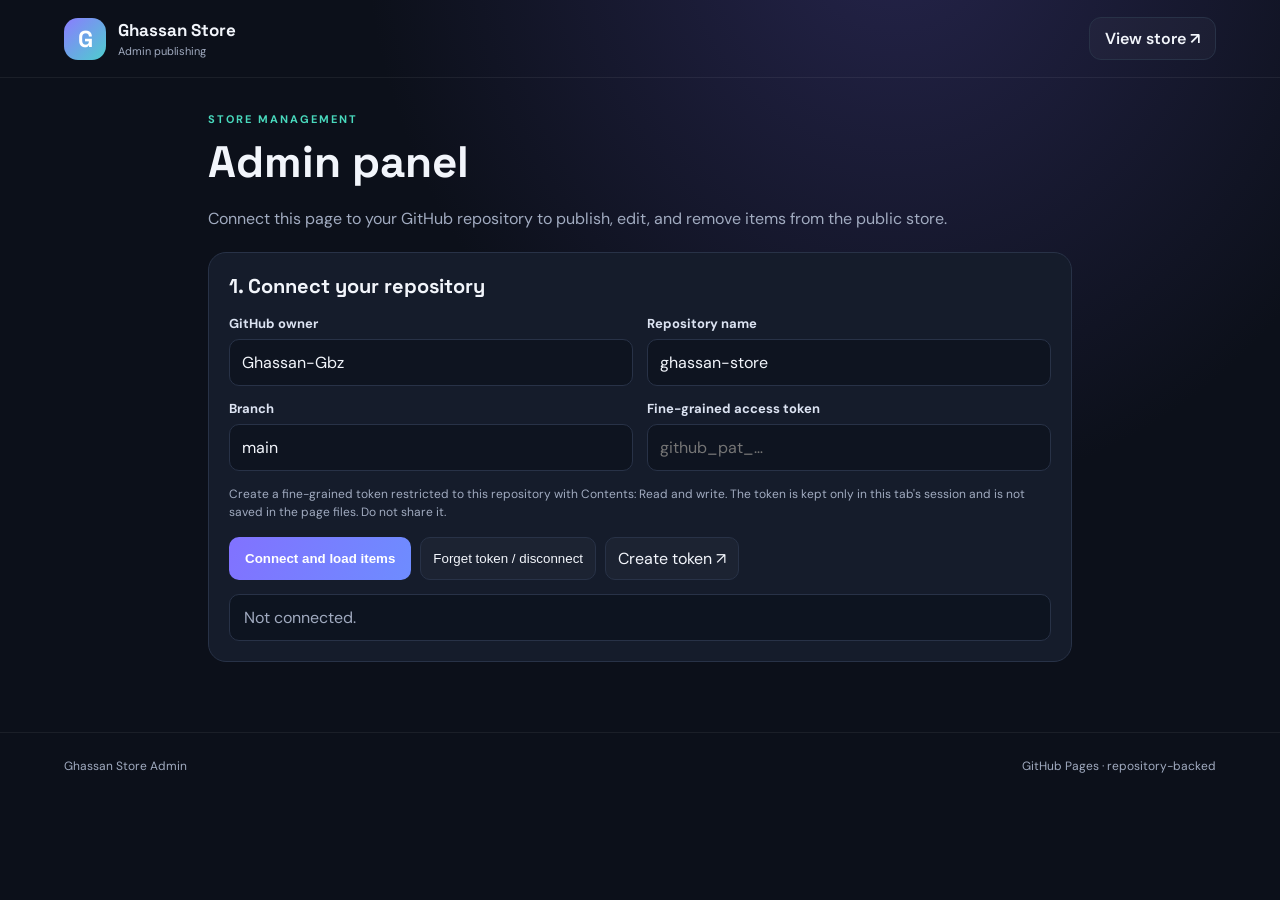
==== commit da8ca567: "Add files via upload" ====
--- a/admin.html
+++ b/admin.html
@@ -1,36 +1,57 @@
 <!doctype html>
-<html lang="en"><head><meta charset="utf-8"><meta name="viewport" content="width=device-width,initial-scale=1"><meta name="theme-color" content="#080a0f"><title>Ghassan Store — Admin</title>
+<html lang="en"><head><meta charset="utf-8"><meta name="viewport" content="width=device-width,initial-scale=1"><meta name="theme-color" content="#101522"><title>Ghassan Store Admin</title><link rel="stylesheet" href="style.css">
 <style>
-:root{color-scheme:dark}*{box-sizing:border-box}body{margin:0;background:#090b11;color:#f4f6fb;font-family:system-ui,-apple-system,BlinkMacSystemFont,"Segoe UI",sans-serif}.wrap{max-width:700px;margin:auto;padding:16px}header{display:flex;justify-content:space-between;align-items:center;gap:12px;padding:12px 0 20px}.brand{font-size:21px;font-weight:850;letter-spacing:-.5px}a{color:#aeb8ff}.sub,.hint{color:#9ba4b5;font-size:12px;line-height:1.55}.panel{background:#121620;border:1px solid #293040;border-radius:18px;padding:17px;margin-bottom:14px}h2{font-size:16px;margin:0 0 8px}label{display:block;color:#bac2d0;font-size:13px;margin:14px 0 6px}input,textarea{width:100%;background:#090d15;border:1px solid #30394b;color:#fff;border-radius:11px;padding:12px;font:inherit}input[type=file]{padding:10px}textarea{min-height:82px;resize:vertical}button{border:0;border-radius:11px;padding:12px 15px;font-weight:750;cursor:pointer}.primary{background:linear-gradient(135deg,#6b5cff,#168fce);color:white}.secondary{background:#202635;color:#e8ebf4;border:1px solid #374052}.buttons{display:flex;gap:9px;flex-wrap:wrap;margin-top:15px}.buttons button{flex:1}.warning{background:#251f10;border:1px solid #594820;border-radius:11px;padding:11px;color:#f1dfa3;font-size:12px;line-height:1.5}.status{white-space:pre-wrap;background:#090d15;border:1px solid #252d3d;border-radius:10px;padding:11px;margin-top:12px;font-size:12px;color:#c0c9da;overflow-wrap:anywhere;line-height:1.5}.preview{display:flex;align-items:center;gap:12px;margin-top:10px}.preview img{width:56px;height:56px;object-fit:cover;border-radius:12px;background:#252b39}.hidden{display:none!important}.required{color:#f6a6a6}.small{font-size:12px;color:#9ba4b5}@media(max-width:460px){.wrap{padding:12px}.panel{padding:14px}}
-</style></head><body><main class="wrap"><header><div><div class="brand">Ghassan Store Admin</div><div class="sub">Connect · Add item · Publish</div></div><a href="./">Open store ↗</a></header>
-<section class="panel"><h2>Connect your GitHub website</h2><p class="sub">Use a fine-grained token limited to this repository with Contents: Read and write. This page needs the token to publish files. Do not share it.</p>
-<label for="owner">GitHub owner</label><input id="owner" value="Ghassan-Gbz" autocomplete="username">
-<label for="repo">Repository name</label><input id="repo" value="ghassan-store">
-<label for="branch">Branch</label><input id="branch" value="main">
-<label for="token">GitHub access token</label><input id="token" type="password" autocomplete="off" placeholder="Paste your github_pat_… token">
-<div class="buttons"><button class="primary" id="connect">Connect and test</button><button class="secondary" id="forget">Clear token</button></div><div class="small">The token is kept only in this browser tab's session, not saved permanently.</div></section>
-<section class="panel"><h2>Publish an item</h2><p class="sub">Only the item name and file are required. Version, description, and icon are optional.</p>
-<label for="name">Item name <span class="required">*</span></label><input id="name" placeholder="e.g. My Android App" maxlength="100">
-<label for="version">Version <span class="small">(optional)</span></label><input id="version" placeholder="e.g. 1.0.0" maxlength="40">
-<label for="description">Description <span class="small">(optional)</span></label><textarea id="description" placeholder="What does this item do?" maxlength="1000"></textarea>
-<label for="iconFile">Icon from your gallery <span class="small">(optional)</span></label><input id="iconFile" type="file" accept="image/*"><div class="preview hidden" id="iconPreview"><img id="previewImg" alt="Selected icon preview"><span class="sub">Selected icon preview</span></div>
-<label for="itemFile">Choose item file <span class="required">*</span></label><input id="itemFile" type="file"><div class="hint">Choose an APK, HTML, image, PDF, ZIP, or other file. GitHub API uploads are best for smaller files; large APKs may exceed API request limits. For a reliable experience, keep files under about 20 MB.</div>
-<div class="buttons"><button class="primary" id="publish">Publish item</button><button class="secondary" id="reset">Clear form</button></div><div id="status" class="status" role="status" aria-live="polite">Connect to your repository first.</div></section>
-</main><script>
-const $=id=>document.getElementById(id);let connected=false,items=[],catalogSha=null;
-const config=()=>({owner:$('owner').value.trim(),repo:$('repo').value.trim(),branch:$('branch').value.trim()||'main',token:$('token').value.trim()});
-function status(message){$('status').textContent=message}
-function safeName(s){return s.normalize('NFKD').replace(/[^a-zA-Z0-9._-]+/g,'-').replace(/^-+|-+$/g,'').slice(0,90)||'file'}
-function toBase64(bytes){let binary='';const chunk=0x8000;for(let i=0;i<bytes.length;i+=chunk)binary+=String.fromCharCode(...bytes.subarray(i,i+chunk));return btoa(binary)}
-async function request(path,options={}){const c=config();if(!c.owner||!c.repo||!c.token)throw Error('Enter owner, repository and access token.');const url=`https://api.github.com/repos/${encodeURIComponent(c.owner)}/${encodeURIComponent(c.repo)}/contents/${path}`;const response=await fetch(url,{...options,headers:{Accept:'application/vnd.github+json',Authorization:'Bearer '+c.token,'X-GitHub-Api-Version':'2022-11-28',...(options.headers||{})}});const data=await response.json().catch(()=>({}));if(!response.ok)throw Error((data.message||'GitHub API error '+response.status)+(response.status===401?' — token invalid or expired.':response.status===403?' — check token permissions and repository access.':response.status===404?' — repository/file not found, or token lacks access.':''));return data}
-async function readCatalog(){try{const data=await request('catalog.json?ref='+encodeURIComponent(config().branch));catalogSha=data.sha;const decoded=atob((data.content||'').replace(/\n/g,''));const bytes=Uint8Array.from(decoded,c=>c.charCodeAt(0));const parsed=JSON.parse(new TextDecoder().decode(bytes));items=Array.isArray(parsed.items)?parsed.items:[];}catch(e){if(/Not Found/i.test(e.message)){catalogSha=null;items=[];}else throw e}}
-async function uploadFile(path,file,message){if(file.size>20*1024*1024)throw Error('This file is over 20 MB. Choose a smaller file because GitHub API uploads may fail for large files.');const bytes=new Uint8Array(await file.arrayBuffer());const body={message,content:toBase64(bytes),branch:config().branch};let existing=null;try{existing=await request(path+'?ref='+encodeURIComponent(config().branch));}catch(e){if(!/Not Found/i.test(e.message))throw e;}if(existing?.sha)body.sha=existing.sha;return request(path,{method:'PUT',headers:{'Content-Type':'application/json'},body:JSON.stringify(body)})}
-async function writeCatalog(){const body={message:'Publish item from Ghassan Store admin',content:toBase64(new TextEncoder().encode(JSON.stringify({items},null,2))),branch:config().branch};if(catalogSha)body.sha=catalogSha;const result=await request('catalog.json',{method:'PUT',headers:{'Content-Type':'application/json'},body:JSON.stringify(body)});catalogSha=result.content?.sha||null}
-$('connect').onclick=async()=>{try{status('Testing GitHub access and reading catalogue…');connected=false;await request('');await readCatalog();connected=true;sessionStorage.setItem('ghassan_owner',$('owner').value.trim());sessionStorage.setItem('ghassan_repo',$('repo').value.trim());sessionStorage.setItem('ghassan_branch',$('branch').value.trim()||'main');status('Connected successfully. Loaded '+items.length+' catalogue item(s). You can publish now.');}catch(e){status('Connection failed: '+e.message)}};
-$('forget').onclick=()=>{connected=false;$('token').value='';sessionStorage.removeItem('ghassan_owner');sessionStorage.removeItem('ghassan_repo');sessionStorage.removeItem('ghassan_branch');status('Token cleared from this page.');};
-$('iconFile').addEventListener('change',()=>{const f=$('iconFile').files[0];if(!f){$('iconPreview').classList.add('hidden');return} $('previewImg').src=URL.createObjectURL(f);$('iconPreview').classList.remove('hidden')});
-$('reset').onclick=()=>{for(const id of ['name','version','description','iconFile','itemFile'])$(id).value='';$('iconPreview').classList.add('hidden');status(connected?'Form cleared. Still connected.':'Form cleared. Connect to GitHub first.')};
-$('publish').onclick=async()=>{try{const c=config(),name=$('name').value.trim(),version=$('version').value.trim(),description=$('description').value.trim(),file=$('itemFile').files[0],icon=$('iconFile').files[0];if(!connected)throw Error('Connect and test your GitHub access first.');if(!name)throw Error('Item name is required.');if(!file)throw Error('Choose the item file to publish.');status('Checking latest catalogue…');await readCatalog();const ext=(file.name.split('.').pop()||'file').toLowerCase();const category=ext==='apk'?'Apps':['png','jpg','jpeg','gif','webp','svg','avif'].includes(ext)?'Images':['html','htm'].includes(ext)?'HTML Tools':'Files';const stamp=Date.now();const target='uploads/'+stamp+'-'+safeName(file.name);status('Uploading item file…');const uploaded=await uploadFile(target,file,'Upload '+file.name);let image='';if(icon){status('Uploading icon…');const iconPath='uploads/icons/'+stamp+'-'+safeName(icon.name);await uploadFile(iconPath,icon,'Upload item icon');image=iconPath;}const item={title:name,category,description,icon:category==='Apps'?'▣':category==='Images'?'▧':category==='HTML Tools'?'<>':'⇩',iconClass:category==='Apps'?'icon-purple':category==='Images'?'icon-green':'icon-blue',file:uploaded.content?.path||target,fileLabel:ext.toUpperCase()+' file',size:(file.size/1048576).toFixed(2)+' MB',tags:(name+' '+version+' '+category).toLowerCase()};if(version)item.version=version;if(image)item.image=image;items.push(item);status('Saving catalogue…');await writeCatalog();status('Published successfully! The store will update after GitHub Pages deploys. You can publish another item.');for(const id of ['name','version','description','iconFile','itemFile'])$(id).value='';$('iconPreview').classList.add('hidden');}catch(e){status('Publish failed: '+e.message)}};
-// Restore non-secret repository fields, never the access token.
-for(const [field,key] of [['owner','ghassan_owner'],['repo','ghassan_repo'],['branch','ghassan_branch']]){const saved=sessionStorage.getItem(key);if(saved)$(field).value=saved;}
-</script></body></html>
+.admin-main{max-width:900px;margin:auto;padding:34px 18px 70px}.admin-main h1{font:700 clamp(30px,6vw,44px) 'Space Grotesk',sans-serif;margin:8px 0}.intro{color:var(--muted);line-height:1.6}.panel{border:1px solid var(--line);border-radius:18px;background:#151c2b;padding:20px;margin-top:20px}.panel h2{font:700 20px 'Space Grotesk',sans-serif;margin:0 0 16px}.grid{display:grid;grid-template-columns:1fr 1fr;gap:14px}.field{display:flex;flex-direction:column;gap:7px;min-width:0}.field.full{grid-column:1/-1}.field label{font-size:13px;font-weight:700;color:#dce3f2}.field input,.field textarea,.field select{width:100%;border:1px solid var(--line);background:#0e1420;color:var(--text);border-radius:10px;padding:12px;font:inherit;min-width:0}.field textarea{min-height:90px;resize:vertical}.field small{color:var(--muted);line-height:1.5}.actions{display:flex;gap:9px;flex-wrap:wrap;margin-top:16px}.primary{background:linear-gradient(110deg,#8172ff,#6e8cff);border:0;color:white;border-radius:10px;padding:12px 16px;font-weight:700;cursor:pointer}.danger{border:1px solid #a34b5b;color:#ffc3cb;background:#4a1d2a;border-radius:10px;padding:9px 12px;font-weight:700;cursor:pointer}.plain{border:1px solid var(--line);background:#ffffff08;color:var(--text);border-radius:10px;padding:10px 12px;cursor:pointer}.notice{padding:12px 14px;border-radius:10px;background:#0d1420;border:1px solid var(--line);color:var(--muted);white-space:pre-wrap;overflow-wrap:anywhere;margin-top:14px}.notice.good{border-color:#267f69;color:#9bf0d8}.notice.bad{border-color:#a34b5b;color:#ffc3cb}.hidden{display:none!important}.item-row{display:flex;gap:12px;align-items:center;justify-content:space-between;border-top:1px solid var(--line);padding:14px 0}.row-info{display:flex;gap:11px;align-items:center;min-width:0}.row-info img,.row-emoji{width:44px;height:44px;object-fit:cover;border-radius:12px;background:#242b3e;display:grid;place-items:center;flex-shrink:0}.row-title{font-weight:700;overflow-wrap:anywhere}.row-meta{font-size:12px;color:var(--muted);margin-top:4px}.row-actions{display:flex;gap:7px;flex-shrink:0}.token-warning{font-size:12px;color:#f5d59a;line-height:1.5}.connected{color:#9bf0d8;font-weight:700}.file-preview{font-size:12px;color:var(--muted);overflow-wrap:anywhere}@media(max-width:600px){.grid{grid-template-columns:1fr}.field.full{grid-column:auto}.panel{padding:15px}.item-row{align-items:flex-start}.row-actions{flex-direction:column}}
+</style></head>
+<body><header class="topbar"><a class="brand" href="./"><span class="brand-mark">G</span><span>Ghassan <b>Store</b><small>Admin publishing</small></span></a><a class="admin-link" href="./">View store ↗</a></header>
+<main class="admin-main">
+<div class="eyebrow">STORE MANAGEMENT</div><h1>Admin panel</h1><p class="intro">Connect this page to your GitHub repository to publish, edit, and remove items from the public store.</p>
+<section class="panel" id="connect-panel"><h2>1. Connect your repository</h2><div class="grid">
+<div class="field"><label for="owner">GitHub owner</label><input id="owner" autocomplete="username" placeholder="Ghassan-Gbz" value="Ghassan-Gbz"></div>
+<div class="field"><label for="repo">Repository name</label><input id="repo" placeholder="ghassan-store" value="ghassan-store"></div>
+<div class="field"><label for="branch">Branch</label><input id="branch" value="main" placeholder="main"></div>
+<div class="field"><label for="token">Fine-grained access token</label><input id="token" type="password" autocomplete="off" placeholder="github_pat_…"></div>
+<div class="field full"><small class="token-warning">Create a fine-grained token restricted to this repository with Contents: Read and write. The token is kept only in this tab's session and is not saved in the page files. Do not share it.</small></div>
+</div><div class="actions"><button class="primary" id="connect">Connect and load items</button><button class="plain" id="forget">Forget token / disconnect</button><a class="plain" href="https://github.com/settings/personal-access-tokens/new" target="_blank" rel="noopener">Create token ↗</a></div><div id="connection-status" class="notice">Not connected.</div></section>
+<section class="panel hidden" id="publish-panel"><h2 id="form-title">2. Publish an item</h2><form id="item-form"><input type="hidden" id="edit-id"><div class="grid">
+<div class="field"><label for="item-name">Item name *</label><input id="item-name" required maxlength="100" placeholder="My Android app"></div>
+<div class="field"><label for="item-type">Category</label><select id="item-type"><option value="app">App</option><option value="tool">Tool</option><option value="file">File</option><option value="image">Image</option></select></div>
+<div class="field"><label for="item-version">Version (optional)</label><input id="item-version" maxlength="40" placeholder="1.0.0"></div>
+<div class="field"><label for="item-icon">Icon from gallery (optional)</label><input id="item-icon" type="file" accept="image/*"><small>Choose an image from your phone gallery.</small><div id="icon-preview" class="file-preview"></div></div>
+<div class="field full"><label for="item-desc">Description (optional)</label><textarea id="item-desc" maxlength="2000" placeholder="What does this item do?"></textarea></div>
+<div class="field full"><label for="item-file">Item file *</label><input id="item-file" type="file" required><small>For example: APK, ZIP, PDF, HTML, image or another downloadable file. Maximum 20 MB per file for this browser-based uploader.</small><div id="file-preview" class="file-preview"></div></div>
+</div><div class="actions"><button class="primary" type="submit" id="publish-btn">Publish item</button><button class="plain hidden" type="button" id="cancel-edit">Cancel edit</button></div></form><div id="publish-status" class="notice">Connect to GitHub before publishing.</div></section>
+<section class="panel hidden" id="items-panel"><h2>3. Existing published items</h2><p class="intro">Edit an item or remove it from the public catalogue. Remove also attempts to delete its stored file and icon from this repository.</p><div id="existing-items"></div><div id="items-status" class="notice">No items loaded.</div></section>
+</main><footer><span>Ghassan Store Admin</span><span>GitHub Pages · repository-backed</span></footer>
+<script>
+(() => {
+ const $=id=>document.getElementById(id);
+ const state={connected:false,owner:'',repo:'',branch:'main',token:'',catalog:[],catalogSha:null};
+ const maxBytes=20*1024*1024;
+ function note(id,msg,kind=''){const el=$(id);el.textContent=msg;el.className='notice'+(kind?' '+kind:'')}
+ function api(path){return 'https://api.github.com/repos/'+encodeURIComponent(state.owner)+'/'+encodeURIComponent(state.repo)+'/contents/'+path.split('/').map(encodeURIComponent).join('/')}
+ function headers(){return {'Accept':'application/vnd.github+json','Authorization':'Bearer '+state.token,'X-GitHub-Api-Version':'2022-11-28','Content-Type':'application/json'}}
+ async function request(url,opts={}){const r=await fetch(url,{...opts,headers:{...headers(),...(opts.headers||{})}});let d={};try{d=await r.json()}catch{}if(!r.ok){let msg=d.message||('GitHub API error '+r.status);if(r.status===401)msg='Token invalid or expired. Create a new token.';if(r.status===403)msg='Permission denied or API rate limit. Check repository access and Contents: Read and write.';if(r.status===404)msg='Repository or file not found. Check owner, repository and branch.';throw new Error(msg)}return d}
+ async function getFile(path){try{return await request(api(path)+'?ref='+encodeURIComponent(state.branch))}catch(e){if(String(e.message).includes('not found')||String(e.message).includes('404'))return null;throw e}}
+ function decodeContent(s){return decodeURIComponent(escape(atob(s.replace(/\n/g,''))))}
+ function encodeContent(s){return btoa(unescape(encodeURIComponent(s)))}
+ async function readCatalog(){const f=await getFile('catalog.json');state.catalogSha=f?f.sha:null;if(!f){state.catalog=[];return}let parsed;try{parsed=JSON.parse(decodeContent(f.content||''))}catch{throw new Error('catalog.json is not valid JSON. Fix it before publishing.')}state.catalog=Array.isArray(parsed)?parsed:(Array.isArray(parsed.items)?parsed.items:[])}
+ async function saveText(path,content,message,sha){const body={message,content:encodeContent(content),branch:state.branch};if(sha)body.sha=sha;return request(api(path),{method:'PUT',body:JSON.stringify(body)})}
+ async function saveBinary(path,file,message){if(file.size>maxBytes)throw new Error(file.name+' is larger than 20 MB. Use a smaller file.');const b64=await new Promise((resolve,reject)=>{const r=new FileReader();r.onload=()=>resolve(String(r.result).split(',')[1]);r.onerror=()=>reject(new Error('Could not read '+file.name));r.readAsDataURL(file)});const old=await getFile(path);const body={message,content:b64,branch:state.branch};if(old)body.sha=old.sha;return request(api(path),{method:'PUT',body:JSON.stringify(body)})}
+ async function deletePath(path){if(!path)return;const old=await getFile(path);if(old)await request(api(path),{method:'DELETE',body:JSON.stringify({message:'Remove store item file',sha:old.sha,branch:state.branch})})}
+ function cleanName(s){return s.normalize('NFKD').replace(/[^a-zA-Z0-9._-]+/g,'-').replace(/^-+|-+$/g,'').slice(0,100)||'item'}
+ function filePath(x){return x&&typeof x.file==='string'?x.file:''}
+ function iconPath(x){return x&&typeof x.icon==='string'?x.icon:''}
+ async function connect(){state.owner=$('owner').value.trim();state.repo=$('repo').value.trim();state.branch=$('branch').value.trim()||'main';state.token=$('token').value.trim();if(!state.owner||!state.repo||!state.token){note('connection-status','Enter owner, repository and token.','bad');return}note('connection-status','Connecting to GitHub…');try{await request('https://api.github.com/repos/'+encodeURIComponent(state.owner)+'/'+encodeURIComponent(state.repo));await readCatalog();state.connected=true;sessionStorage.setItem('ghassan_admin_owner',state.owner);sessionStorage.setItem('ghassan_admin_repo',state.repo);sessionStorage.setItem('ghassan_admin_branch',state.branch);sessionStorage.setItem('ghassan_admin_token',state.token);$('publish-panel').classList.remove('hidden');$('items-panel').classList.remove('hidden');note('connection-status','Connected to '+state.owner+'/'+state.repo+' on branch '+state.branch+'.','good');renderItems()}catch(e){state.connected=false;note('connection-status',e.message,'bad')}}
+ function renderItems(){const root=$('existing-items');root.innerHTML='';if(!state.catalog.length){root.innerHTML='<div class="empty">No items in catalog.json yet.</div>'}state.catalog.forEach((item,index)=>{const row=document.createElement('div');row.className='item-row';const info=document.createElement('div');info.className='row-info';if(item.icon){const im=document.createElement('img');im.src=item.icon;im.alt='';info.appendChild(im)}else{const em=document.createElement('div');em.className='row-emoji';em.textContent=({app:'📱',tool:'🧰',file:'📄',image:'🖼️'})[item.type]||'📦';info.appendChild(em)}const texts=document.createElement('div');const title=document.createElement('div');title.className='row-title';title.textContent=item.name||'Untitled';const meta=document.createElement('div');meta.className='row-meta';meta.textContent=(item.type||'app')+(item.version?' · v'+item.version:'');texts.append(title,meta);info.appendChild(texts);const actions=document.createElement('div');actions.className='row-actions';const edit=document.createElement('button');edit.className='plain';edit.textContent='Edit';edit.onclick=()=>beginEdit(index);const del=document.createElement('button');del.className='danger';del.textContent='Remove';del.onclick=()=>removeItem(index);actions.append(edit,del);row.append(info,actions);root.appendChild(row)});$('items-status').textContent=state.catalog.length+' item(s) in catalogue.'}
+ function beginEdit(i){const x=state.catalog[i];$('edit-id').value=String(i);$('item-name').value=x.name||'';$('item-type').value=x.type||'app';$('item-version').value=x.version||'';$('item-desc').value=x.description||'';$('item-file').required=false;$('form-title').textContent='Edit item';$('publish-btn').textContent='Save item changes';$('cancel-edit').classList.remove('hidden');$('file-preview').textContent='Current file: '+(x.file||'none')+' (choose a new file to replace it)';$('icon-preview').textContent='Current icon: '+(x.icon||'none')+' (choose a new icon to replace it)';window.scrollTo({top:$('publish-panel').offsetTop,behavior:'smooth'})}
+ function resetForm(){$('item-form').reset();$('edit-id').value='';$('item-file').required=true;$('form-title').textContent='2. Publish an item';$('publish-btn').textContent='Publish item';$('cancel-edit').classList.add('hidden');$('file-preview').textContent='';$('icon-preview').textContent=''}
+ $('item-file').addEventListener('change',()=>{$('file-preview').textContent=$('item-file').files[0]?`${$('item-file').files[0].name} · ${Math.ceil($('item-file').files[0].size/1024)} KB`:''});
+ $('item-icon').addEventListener('change',()=>{$('icon-preview').textContent=$('item-icon').files[0]?`${$('item-icon').files[0].name} · selected from your device`:''});
+ $('cancel-edit').addEventListener('click',resetForm);
+ async function publish(ev){ev.preventDefault();if(!state.connected){note('publish-status','Connect to GitHub first.','bad');return}const editIndex=$('edit-id').value===''?null:Number($('edit-id').value);const old=editIndex===null?null:state.catalog[editIndex];const name=$('item-name').value.trim(),file=$('item-file').files[0],icon=$('item-icon').files[0];if(!name){note('publish-status','Item name is required.','bad');return}if(!old&&!file){note('publish-status','Choose an item file.','bad');return}if(file&&file.size>maxBytes){note('publish-status','Item file must be 20 MB or smaller.','bad');return}if(icon&&icon.size>maxBytes){note('publish-status','Icon file must be 20 MB or smaller.','bad');return}const btn=$('publish-btn');btn.disabled=true;note('publish-status','Publishing to GitHub… please keep this page open.');try{let newFile=old?old.file:'',newIcon=old?old.icon:'';if(file){newFile='downloads/'+Date.now()+'-'+cleanName(file.name);await saveBinary(newFile,file,'Publish store item: '+name)}if(icon){newIcon='assets/icons/'+Date.now()+'-'+cleanName(icon.name);await saveBinary(newIcon,icon,'Upload store item icon: '+name)}const item={id:old?(old.id||String(Date.now())):String(Date.now()),name,type:$('item-type').value,version:$('item-version').value.trim(),description:$('item-desc').value.trim(),file:newFile,icon:newIcon};if(old){state.catalog[editIndex]=item}else state.catalog.unshift(item);await saveText('catalog.json',JSON.stringify(state.catalog,null,2),'Update Ghassan Store catalogue',state.catalogSha);if(old&&file&&old.file&&old.file!==newFile)await deletePath(old.file);if(old&&icon&&old.icon&&old.icon!==newIcon)await deletePath(old.icon);await readCatalog();renderItems();resetForm();note('publish-status','Published successfully. The public website may take 1–3 minutes to update.','good')}catch(e){note('publish-status','Publishing did not finish: '+e.message+'. Check the repository before retrying to avoid duplicate uploads.','bad');try{await readCatalog();renderItems()}catch{}}finally{btn.disabled=false}}
+ async function removeItem(i){const item=state.catalog[i];if(!confirm('Remove “'+(item.name||'this item')+'” from the public store? This also attempts to delete its file and icon from the repository.'))return;note('items-status','Removing item…');try{state.catalog.splice(i,1);await saveText('catalog.json',JSON.stringify(state.catalog,null,2),'Remove store item',state.catalogSha);for(const p of [filePath(item),iconPath(item)]){if(p.startsWith('downloads/')||p.startsWith('assets/icons/')){try{await deletePath(p)}catch(e){console.warn('Could not delete asset',p,e.message)}}}await readCatalog();renderItems();note('items-status','Item removed from the catalogue. Public website may take 1–3 minutes to update.','good')}catch(e){try{await readCatalog();renderItems()}catch{}note('items-status','Could not fully remove item: '+e.message,'bad')}}
+ $('connect').addEventListener('click',connect);$('item-form').addEventListener('submit',publish);$('forget').addEventListener('click',()=>{sessionStorage.removeItem('ghassan_admin_token');sessionStorage.removeItem('ghassan_admin_owner');sessionStorage.removeItem('ghassan_admin_repo');sessionStorage.removeItem('ghassan_admin_branch');state.token='';state.connected=false;$('token').value='';$('publish-panel').classList.add('hidden');$('items-panel').classList.add('hidden');note('connection-status','Disconnected. Token removed from this tab session.');});
+ const saved={owner:sessionStorage.getItem('ghassan_admin_owner'),repo:sessionStorage.getItem('ghassan_admin_repo'),branch:sessionStorage.getItem('ghassan_admin_branch'),token:sessionStorage.getItem('ghassan_admin_token')};if(saved.owner&&saved.repo&&saved.token){$('owner').value=saved.owner;$('repo').value=saved.repo;$('branch').value=saved.branch||'main';$('token').value=saved.token}
+})();
+</script></body></html>
--- a/style.css
+++ b/style.css
@@ -0,0 +1,3 @@
+@import url('https://fonts.googleapis.com/css2?family=DM+Sans:wght@400;500;600;700&family=Space+Grotesk:wght@500;600;700&display=swap');
+:root{color-scheme:dark;--bg:#0c101a;--panel:#151c2b;--line:#283247;--text:#f2f5fb;--muted:#a1abc0;--accent:#8b7cff;--accent2:#49d9bd}
+*{box-sizing:border-box}body{margin:0;background:radial-gradient(ellipse at 70% -10%,#25244b 0,transparent 42%),var(--bg);color:var(--text);font:16px 'DM Sans',sans-serif;min-height:100vh}a{color:inherit;text-decoration:none}.topbar{height:78px;padding:0 clamp(18px,5vw,76px);display:flex;align-items:center;justify-content:space-between;border-bottom:1px solid #ffffff10}.brand{display:flex;align-items:center;gap:12px;font:700 17px 'Space Grotesk',sans-serif}.brand small{display:block;font:400 11px 'DM Sans',sans-serif;color:var(--muted);margin-top:3px}.brand-mark{display:grid;place-items:center;width:42px;height:42px;border-radius:14px;background:linear-gradient(135deg,var(--accent),#4dcece);color:#fff;font-size:23px}.admin-link,.btn{border:1px solid var(--line);border-radius:12px;padding:10px 15px;color:var(--text);background:#ffffff08;font-weight:600}.admin-link:hover,.btn:hover{border-color:var(--accent)}main{max-width:1160px;margin:auto;padding:0 24px}.hero{padding:72px 0 38px}.eyebrow{font-size:11px;letter-spacing:.18em;color:var(--accent2);font-weight:700}.hero h1{font:700 clamp(38px,7vw,66px)/1.08 'Space Grotesk',sans-serif;letter-spacing:-.045em;margin:18px 0 14px}.hero h1 span{color:var(--accent)}.hero p{color:var(--muted);max-width:540px;line-height:1.7;margin:0 0 26px}.search{display:flex;align-items:center;gap:12px;max-width:620px;border:1px solid var(--line);background:#111725;border-radius:15px;padding:0 16px;height:54px}.search span{font-size:26px;color:var(--muted)}.search input{flex:1;background:none;border:0;outline:0;color:var(--text);font:inherit;min-width:0}.filters{display:flex;gap:8px;flex-wrap:wrap;margin-top:20px}.filter{border:1px solid var(--line);background:transparent;color:var(--muted);padding:9px 14px;border-radius:999px;font:600 13px 'DM Sans',sans-serif;cursor:pointer}.filter.active,.filter:hover{background:#8b7cff20;color:#dcd7ff;border-color:#8b7cff80}.catalog-section{padding:28px 0 78px}.section-head{display:flex;justify-content:space-between;align-items:end;margin-bottom:22px}.section-head h2{font:700 29px 'Space Grotesk',sans-serif;margin:9px 0 0}.count{font-size:13px;color:var(--muted)}.items{display:grid;grid-template-columns:repeat(3,minmax(0,1fr));gap:17px}.item{border:1px solid var(--line);border-radius:20px;padding:20px;background:linear-gradient(145deg,#171f30,#111723);display:flex;flex-direction:column;min-width:0;transition:transform .18s,border-color .18s}.item:hover{transform:translateY(-3px);border-color:#6159a5}.item-top{display:flex;gap:13px;align-items:center}.item-icon{width:58px;height:58px;object-fit:cover;border-radius:16px;background:#242b3e;display:grid;place-items:center;font-size:27px;flex-shrink:0}.item-icon.fallback{display:grid;place-items:center}.item h3{font:700 17px 'Space Grotesk',sans-serif;margin:0 0 5px;overflow-wrap:anywhere}.meta{color:var(--muted);font-size:12px}.desc{color:#c2cad8;font-size:13px;line-height:1.65;white-space:pre-wrap;overflow-wrap:anywhere;flex:1;margin:17px 0 20px}.download{display:flex;justify-content:center;align-items:center;gap:8px;padding:12px 14px;border-radius:12px;background:linear-gradient(110deg,#8172ff,#6e8cff);font-weight:700;font-size:13px}.download:hover{filter:brightness(1.1)}.status{color:var(--muted);padding:20px 0}.empty{border:1px dashed var(--line);border-radius:18px;padding:32px;color:var(--muted);text-align:center;grid-column:1/-1}footer{display:flex;justify-content:space-between;gap:12px;padding:25px clamp(18px,5vw,76px);border-top:1px solid #ffffff10;color:var(--muted);font-size:12px}@media(max-width:850px){.items{grid-template-columns:repeat(2,minmax(0,1fr))}.hero{padding-top:55px}}@media(max-width:560px){main{padding:0 16px}.items{grid-template-columns:1fr}.hero{padding-top:42px}.section-head h2{font-size:25px}.item{padding:17px}footer{flex-direction:column}}
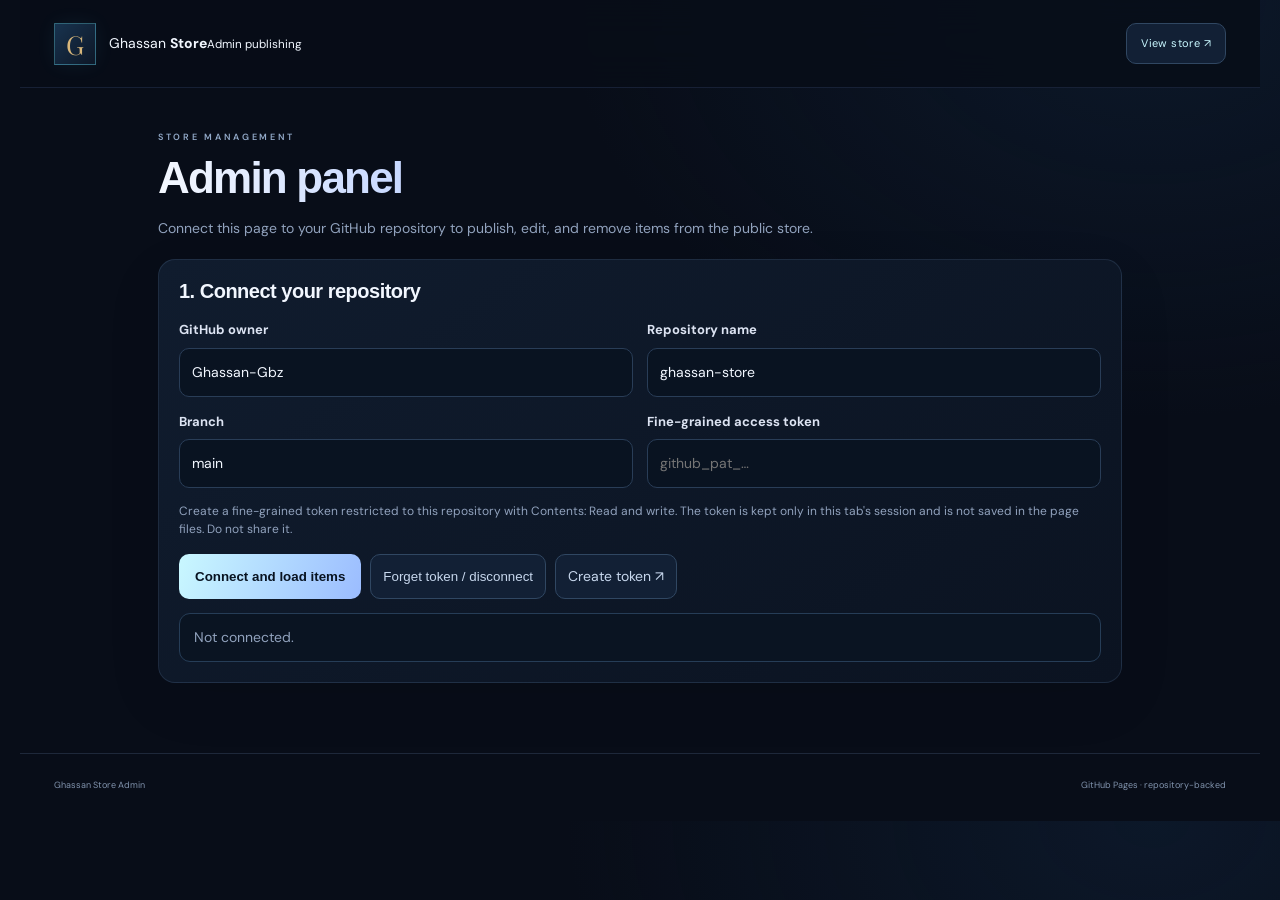
==== commit 20814d2d: "Add files via upload" ====
--- a/admin.html
+++ b/admin.html
@@ -2,6 +2,16 @@
 <html lang="en"><head><meta charset="utf-8"><meta name="viewport" content="width=device-width,initial-scale=1"><meta name="theme-color" content="#101522"><title>Ghassan Store Admin</title><link rel="stylesheet" href="style.css">
 <style>
 .admin-main{max-width:900px;margin:auto;padding:34px 18px 70px}.admin-main h1{font:700 clamp(30px,6vw,44px) 'Space Grotesk',sans-serif;margin:8px 0}.intro{color:var(--muted);line-height:1.6}.panel{border:1px solid var(--line);border-radius:18px;background:#151c2b;padding:20px;margin-top:20px}.panel h2{font:700 20px 'Space Grotesk',sans-serif;margin:0 0 16px}.grid{display:grid;grid-template-columns:1fr 1fr;gap:14px}.field{display:flex;flex-direction:column;gap:7px;min-width:0}.field.full{grid-column:1/-1}.field label{font-size:13px;font-weight:700;color:#dce3f2}.field input,.field textarea,.field select{width:100%;border:1px solid var(--line);background:#0e1420;color:var(--text);border-radius:10px;padding:12px;font:inherit;min-width:0}.field textarea{min-height:90px;resize:vertical}.field small{color:var(--muted);line-height:1.5}.actions{display:flex;gap:9px;flex-wrap:wrap;margin-top:16px}.primary{background:linear-gradient(110deg,#8172ff,#6e8cff);border:0;color:white;border-radius:10px;padding:12px 16px;font-weight:700;cursor:pointer}.danger{border:1px solid #a34b5b;color:#ffc3cb;background:#4a1d2a;border-radius:10px;padding:9px 12px;font-weight:700;cursor:pointer}.plain{border:1px solid var(--line);background:#ffffff08;color:var(--text);border-radius:10px;padding:10px 12px;cursor:pointer}.notice{padding:12px 14px;border-radius:10px;background:#0d1420;border:1px solid var(--line);color:var(--muted);white-space:pre-wrap;overflow-wrap:anywhere;margin-top:14px}.notice.good{border-color:#267f69;color:#9bf0d8}.notice.bad{border-color:#a34b5b;color:#ffc3cb}.hidden{display:none!important}.item-row{display:flex;gap:12px;align-items:center;justify-content:space-between;border-top:1px solid var(--line);padding:14px 0}.row-info{display:flex;gap:11px;align-items:center;min-width:0}.row-info img,.row-emoji{width:44px;height:44px;object-fit:cover;border-radius:12px;background:#242b3e;display:grid;place-items:center;flex-shrink:0}.row-title{font-weight:700;overflow-wrap:anywhere}.row-meta{font-size:12px;color:var(--muted);margin-top:4px}.row-actions{display:flex;gap:7px;flex-shrink:0}.token-warning{font-size:12px;color:#f5d59a;line-height:1.5}.connected{color:#9bf0d8;font-weight:700}.file-preview{font-size:12px;color:var(--muted);overflow-wrap:anywhere}@media(max-width:600px){.grid{grid-template-columns:1fr}.field.full{grid-column:auto}.panel{padding:15px}.item-row{align-items:flex-start}.row-actions{flex-direction:column}}
+
+
+/* MODERN TECH ADMIN CONSOLE */
+body{background:radial-gradient(ellipse at 90% 0%,#142d4b55,transparent 36%),#080d18;color:#f2f7ff}
+.topbar{background:#080d18d9;backdrop-filter:blur(18px);border-bottom:1px solid #8ba9ff20}
+.brand-mark{background:linear-gradient(135deg,#18334f,#0d1727);border-color:#6ee7f955;box-shadow:0 0 20px #6ee7f911}
+.admin-main{max-width:1000px;padding-top:42px}.admin-main h1{letter-spacing:-1.8px;background:linear-gradient(90deg,#f4f8ff,#8eafff 58%,#6ee7f9);background-clip:text;color:transparent}
+.panel{background:linear-gradient(145deg,#101c2e,#0b1321);border-color:#91b7ed22;box-shadow:0 18px 60px #00000012;border-radius:17px}.panel h2{letter-spacing:-.5px}.field input,.field textarea,.field select{background:#091321;border-color:#293d57;border-radius:10px}.field input:focus,.field textarea:focus,.field select:focus{outline:none;border-color:#6ee7f9;box-shadow:0 0 0 3px #6ee7f914}.primary{background:linear-gradient(110deg,#c9f8ff,#9bbcff);color:#081321;border-radius:10px}.plain{background:#122035;border-color:#304762;color:#c7d7ed;border-radius:10px}.danger{background:#251620;border-color:#754052;color:#ffb7c2}.notice{background:#0a1422;border-color:#263d57;border-radius:11px}.notice.good{border-color:#246d61;color:#9af0d8}.notice.bad{border-color:#754052;color:#ffb7c2}.token-warning{color:#f2d797}.item-row{border-color:#23344b}.row-emoji,.row-info img{background:#15263b}.admin-link{background:#122035;border-color:#304762;border-radius:10px;color:#c8f7ff}
+@media(max-width:600px){.admin-main{padding:28px 14px 60px}.panel{padding:16px}.admin-main h1{font-size:35px}}
+
 </style></head>
 <body><header class="topbar"><a class="brand" href="./"><span class="brand-mark">G</span><span>Ghassan <b>Store</b><small>Admin publishing</small></span></a><a class="admin-link" href="./">View store ↗</a></header>
 <main class="admin-main">
--- a/style.css
+++ b/style.css
@@ -1,3 +1,19 @@
-@import url('https://fonts.googleapis.com/css2?family=DM+Sans:wght@400;500;600;700&family=Space+Grotesk:wght@500;600;700&display=swap');
-:root{color-scheme:dark;--bg:#0c101a;--panel:#151c2b;--line:#283247;--text:#f2f5fb;--muted:#a1abc0;--accent:#8b7cff;--accent2:#49d9bd}
-*{box-sizing:border-box}body{margin:0;background:radial-gradient(ellipse at 70% -10%,#25244b 0,transparent 42%),var(--bg);color:var(--text);font:16px 'DM Sans',sans-serif;min-height:100vh}a{color:inherit;text-decoration:none}.topbar{height:78px;padding:0 clamp(18px,5vw,76px);display:flex;align-items:center;justify-content:space-between;border-bottom:1px solid #ffffff10}.brand{display:flex;align-items:center;gap:12px;font:700 17px 'Space Grotesk',sans-serif}.brand small{display:block;font:400 11px 'DM Sans',sans-serif;color:var(--muted);margin-top:3px}.brand-mark{display:grid;place-items:center;width:42px;height:42px;border-radius:14px;background:linear-gradient(135deg,var(--accent),#4dcece);color:#fff;font-size:23px}.admin-link,.btn{border:1px solid var(--line);border-radius:12px;padding:10px 15px;color:var(--text);background:#ffffff08;font-weight:600}.admin-link:hover,.btn:hover{border-color:var(--accent)}main{max-width:1160px;margin:auto;padding:0 24px}.hero{padding:72px 0 38px}.eyebrow{font-size:11px;letter-spacing:.18em;color:var(--accent2);font-weight:700}.hero h1{font:700 clamp(38px,7vw,66px)/1.08 'Space Grotesk',sans-serif;letter-spacing:-.045em;margin:18px 0 14px}.hero h1 span{color:var(--accent)}.hero p{color:var(--muted);max-width:540px;line-height:1.7;margin:0 0 26px}.search{display:flex;align-items:center;gap:12px;max-width:620px;border:1px solid var(--line);background:#111725;border-radius:15px;padding:0 16px;height:54px}.search span{font-size:26px;color:var(--muted)}.search input{flex:1;background:none;border:0;outline:0;color:var(--text);font:inherit;min-width:0}.filters{display:flex;gap:8px;flex-wrap:wrap;margin-top:20px}.filter{border:1px solid var(--line);background:transparent;color:var(--muted);padding:9px 14px;border-radius:999px;font:600 13px 'DM Sans',sans-serif;cursor:pointer}.filter.active,.filter:hover{background:#8b7cff20;color:#dcd7ff;border-color:#8b7cff80}.catalog-section{padding:28px 0 78px}.section-head{display:flex;justify-content:space-between;align-items:end;margin-bottom:22px}.section-head h2{font:700 29px 'Space Grotesk',sans-serif;margin:9px 0 0}.count{font-size:13px;color:var(--muted)}.items{display:grid;grid-template-columns:repeat(3,minmax(0,1fr));gap:17px}.item{border:1px solid var(--line);border-radius:20px;padding:20px;background:linear-gradient(145deg,#171f30,#111723);display:flex;flex-direction:column;min-width:0;transition:transform .18s,border-color .18s}.item:hover{transform:translateY(-3px);border-color:#6159a5}.item-top{display:flex;gap:13px;align-items:center}.item-icon{width:58px;height:58px;object-fit:cover;border-radius:16px;background:#242b3e;display:grid;place-items:center;font-size:27px;flex-shrink:0}.item-icon.fallback{display:grid;place-items:center}.item h3{font:700 17px 'Space Grotesk',sans-serif;margin:0 0 5px;overflow-wrap:anywhere}.meta{color:var(--muted);font-size:12px}.desc{color:#c2cad8;font-size:13px;line-height:1.65;white-space:pre-wrap;overflow-wrap:anywhere;flex:1;margin:17px 0 20px}.download{display:flex;justify-content:center;align-items:center;gap:8px;padding:12px 14px;border-radius:12px;background:linear-gradient(110deg,#8172ff,#6e8cff);font-weight:700;font-size:13px}.download:hover{filter:brightness(1.1)}.status{color:var(--muted);padding:20px 0}.empty{border:1px dashed var(--line);border-radius:18px;padding:32px;color:var(--muted);text-align:center;grid-column:1/-1}footer{display:flex;justify-content:space-between;gap:12px;padding:25px clamp(18px,5vw,76px);border-top:1px solid #ffffff10;color:var(--muted);font-size:12px}@media(max-width:850px){.items{grid-template-columns:repeat(2,minmax(0,1fr))}.hero{padding-top:55px}}@media(max-width:560px){main{padding:0 16px}.items{grid-template-columns:1fr}.hero{padding-top:42px}.section-head h2{font-size:25px}.item{padding:17px}footer{flex-direction:column}}
+@import url('https://fonts.googleapis.com/css2?family=DM+Sans:wght@400;500;600;700&family=Playfair+Display:ital,wght@0,500;0,600;0,700;1,500;1,600&display=swap');
+:root{--bg:#090b10;--panel:#11141b;--panel2:#151922;--gold:#d8b77b;--gold2:#f1d9a7;--text:#f5f1e8;--muted:#9a9ba4;--line:rgba(226,199,151,.17);--serif:'Playfair Display',Georgia,serif;--sans:'DM Sans',Arial,sans-serif}*{box-sizing:border-box}html{scroll-behavior:smooth;scroll-padding-top:90px}body{margin:0;background:var(--bg);color:var(--text);font-family:var(--sans);font-size:14px;line-height:1.65;overflow-x:hidden}a{color:inherit;text-decoration:none}.ambient{position:absolute;pointer-events:none;border-radius:50%;filter:blur(90px);opacity:.1}.ambient-one{width:400px;height:400px;top:180px;left:-230px;background:#b38b4e}.ambient-two{width:360px;height:360px;top:500px;right:-250px;background:#6b5b40}.topbar{height:88px;max-width:1240px;margin:auto;padding:0 34px;display:flex;align-items:center;justify-content:space-between;border-bottom:1px solid rgba(255,255,255,.07);position:relative;z-index:2}.brand{display:flex;align-items:center;gap:13px}.brand-mark{width:42px;height:42px;border:1px solid rgba(216,183,123,.6);display:grid;place-items:center;font-family:var(--serif);font-size:26px;color:var(--gold);position:relative}.brand-mark span{font:10px var(--sans);position:absolute;right:4px;top:2px;color:var(--gold2)}.brand-copy{display:flex;flex-direction:column;line-height:1.2;gap:6px}.brand-copy strong,.footer-brand{font-size:13px;letter-spacing:2px;font-weight:700}.brand-copy strong i,.footer-brand i{font-style:normal;color:var(--gold)}.brand-copy small{font-size:8px;letter-spacing:2.6px;color:#8d8b86}.topbar nav{display:flex;align-items:center;gap:32px}.nav-link{color:#b7b5b0;font-size:12px}.nav-link:hover{color:var(--gold2)}.admin-link{display:flex;align-items:center;gap:9px;border:1px solid rgba(216,183,123,.45);padding:10px 15px;color:var(--gold2);font-size:11px;letter-spacing:.4px;transition:.2s}.admin-link:hover{background:rgba(216,183,123,.1);border-color:var(--gold)}.lock{font-size:16px}.hero{max-width:1240px;margin:auto;padding:92px 34px 0;min-height:565px;display:grid;grid-template-columns:1fr .95fr;position:relative}.hero-copy{padding:29px 0 90px;z-index:1}.eyebrow{display:flex;align-items:center;gap:11px;color:var(--gold);font-size:9px;letter-spacing:2.7px;font-weight:600}.eyebrow-line{display:inline-block;width:26px;height:1px;background:var(--gold)}h1,h2{font-family:var(--serif);font-weight:500;letter-spacing:-1.8px}h1{font-size:clamp(53px,6.3vw,82px);line-height:1.06;margin:28px 0 22px}h1 em,h2 em{font-weight:500;color:var(--gold);font-style:italic}.hero-intro{max-width:435px;color:#a7a7ad;font-size:14px;line-height:1.9}.hero-actions{display:flex;align-items:center;gap:25px;margin-top:34px;flex-wrap:wrap}.primary-cta{background:linear-gradient(110deg,#d5b276,#f0d9a9);color:#17130d;padding:14px 19px;font-size:11px;font-weight:700;letter-spacing:.3px;display:inline-flex;align-items:center;gap:23px;box-shadow:0 8px 28px #0005;transition:transform .2s}.primary-cta:hover{transform:translateY(-2px)}.primary-cta span{font-size:17px}.signature{display:flex;align-items:center;gap:9px;color:#9b9ba2;font-size:10px}.signature b{color:#e5dfd2;font-weight:500}.signature-dot{width:6px;height:6px;background:var(--gold);border-radius:50%;box-shadow:0 0 10px #d8b77b}.hero-art{min-height:420px;position:relative;display:grid;place-items:center;overflow:hidden}.hero-art:before{content:'';position:absolute;width:330px;height:330px;border-radius:50%;background:radial-gradient(circle,#c09a5b14,transparent 68%)}.orbit{position:absolute;border:1px solid rgba(216,183,123,.19);border-radius:50%;transform:rotate(-28deg)}.orbit-a{width:390px;height:190px}.orbit-b{width:320px;height:390px;transform:rotate(36deg)}.orbit-c{width:280px;height:280px;border-style:dashed;border-color:rgba(216,183,123,.15)}.hero-gem{width:190px;height:190px;transform:rotate(45deg);border:1px solid rgba(230,199,143,.72);background:linear-gradient(135deg,#2a251c,#12141a 48%,#262117);box-shadow:0 0 0 12px #d8b77b08,0 0 80px #c69a4b18,inset 0 0 50px #c69a4b12;display:grid;place-items:center;position:relative}.hero-gem:before,.hero-gem:after{content:'';position:absolute;inset:14px;border:1px solid rgba(230,199,143,.35)}.hero-gem:after{inset:29px;border-color:rgba(230,199,143,.2)}.gem-core{transform:rotate(-45deg);font-family:var(--serif);font-size:86px;color:var(--gold2);text-shadow:0 0 35px #d8b77b30;position:relative}.gem-core span{font:16px var(--sans);position:absolute;top:6px;right:-12px}.art-caption{position:absolute;font-size:8px;letter-spacing:2px;color:#8b806d}.art-caption span{color:var(--gold);padding:0 6px}.caption-top{top:28px;right:16px}.caption-bottom{bottom:32px;left:15px}.art-glint{position:absolute;color:var(--gold);opacity:.8}.glint-a{font-size:21px;right:18%;top:23%}.glint-b{font-size:17px;left:17%;bottom:21%}.hero-foot{grid-column:1/-1;border-top:1px solid var(--line);display:flex;justify-content:space-between;padding:16px 0;color:#716f6a;font-size:8px;letter-spacing:2px}.collection{max-width:1240px;margin:0 auto;padding:88px 34px 48px;position:relative}.section-top{display:flex;justify-content:space-between;align-items:end;gap:25px}.section-top h2{font-size:clamp(35px,4vw,49px);line-height:1.15;margin:18px 0 12px}.section-desc{color:#9899a1;max-width:490px;margin:0;font-size:12px}.collection-note{display:flex;align-items:center;gap:13px;border-left:1px solid var(--line);padding:8px 0 8px 22px;color:#85827b;font-size:8px;letter-spacing:1.5px;line-height:1.8}.collection-note b{color:#d5c8b0;font-size:10px;font-weight:500;letter-spacing:.4px}.note-star{font-size:25px;color:var(--gold)}.toolbar{display:flex;justify-content:space-between;align-items:center;gap:20px;margin-top:39px;padding:18px 0;border-top:1px solid rgba(255,255,255,.07);border-bottom:1px solid rgba(255,255,255,.07)}.search{display:flex;align-items:center;gap:10px;max-width:340px;width:100%;border-bottom:1px solid rgba(216,183,123,.32);padding:8px 0;color:var(--gold)}.search-icon{font-size:22px}.search input{background:transparent;border:0;outline:0;color:var(--text);font:12px var(--sans);width:100%;min-width:0}.search input::placeholder{color:#777982}.search kbd{font:10px var(--sans);color:#777;opacity:.7}.filters{display:flex;gap:5px;flex-wrap:wrap}.filter{border:1px solid transparent;background:transparent;color:#85868e;font:10px var(--sans);padding:9px 13px;cursor:pointer;transition:.2s}.filter:hover{color:#e8d2a6}.filter.active{border-color:rgba(216,183,123,.4);color:var(--gold2);background:rgba(216,183,123,.07)}.catalog-meta{display:flex;justify-content:space-between;margin:20px 0 14px;color:#777770;font-size:8px;letter-spacing:2px}.catalog-meta #count{letter-spacing:.5px;color:#b7a786}.status{color:#aaa;font-size:12px;padding:12px 0}.items{display:grid;grid-template-columns:repeat(3,minmax(0,1fr));gap:15px}.item{min-width:0;background:linear-gradient(145deg,rgba(23,26,34,.97),rgba(15,17,23,.96));border:1px solid rgba(255,255,255,.075);padding:23px;position:relative;display:flex;flex-direction:column;min-height:220px;transition:transform .25s,border-color .25s,background .25s}.item:before{content:'';position:absolute;top:-1px;left:22px;width:36px;height:1px;background:var(--gold);opacity:.65}.item:hover{transform:translateY(-4px);border-color:rgba(216,183,123,.38);background:linear-gradient(145deg,#1b1d24,#11131a)}.item-top{display:flex;align-items:center;gap:14px}.item-icon{width:48px;height:48px;object-fit:cover;border:1px solid rgba(216,183,123,.25);border-radius:2px;background:#20212a;flex-shrink:0}.fallback{display:grid;place-items:center;font-size:20px;color:var(--gold)}.item h3{font:500 17px var(--serif);margin:0;color:#f2eee5;overflow-wrap:anywhere}.meta{font-size:8px;letter-spacing:1.5px;color:var(--gold);margin-top:4px}.desc{font-size:11px;color:#96979f;line-height:1.8;margin:19px 0 24px;flex:1;overflow-wrap:anywhere}.download{display:flex;align-items:center;justify-content:space-between;border-top:1px solid rgba(255,255,255,.08);padding-top:14px;color:var(--gold2);font-size:10px;letter-spacing:.5px}.download:after{content:'↗';font-size:15px}.download:hover{color:#fff}.empty{grid-column:1/-1;border:1px dashed rgba(216,183,123,.24);padding:35px;text-align:center;color:#92939b;font-size:12px}.closing-note{display:flex;align-items:center;justify-content:center;gap:18px;margin:55px 0 20px;color:#7d786e;font-family:var(--serif);font-style:italic;font-size:16px}.closing-note span{color:var(--gold);font-size:10px}footer{max-width:1240px;margin:auto;border-top:1px solid rgba(255,255,255,.08);padding:24px 34px 28px;display:flex;align-items:center;justify-content:space-between;gap:20px;color:#777982;font-size:9px}footer .footer-brand{color:#e3ded4;font-size:10px}footer>a:last-child{color:#bba578}footer>a:last-child:hover{color:var(--gold2)}@media(max-width:850px){.topbar{padding:0 22px;height:76px}.topbar nav{gap:18px}.hero{padding:58px 24px 0;grid-template-columns:1fr .75fr;min-height:500px}.hero-art{transform:scale(.85);margin:0 -35px}.hero-copy{padding-top:25px}.items{grid-template-columns:repeat(2,minmax(0,1fr))}.collection{padding:70px 24px 38px}.toolbar{align-items:flex-start;flex-direction:column}.search{max-width:none}.filters{width:100%}footer{padding-left:24px;padding-right:24px}}@media(max-width:600px){.topbar{padding:0 17px}.brand-mark{width:37px;height:37px}.brand-copy strong{font-size:11px;letter-spacing:1.5px}.brand-copy small{font-size:7px;letter-spacing:1.6px}.topbar nav{gap:12px}.nav-link{display:none}.admin-link{font-size:10px;padding:9px 10px;gap:5px}.hero{display:flex;flex-direction:column;padding:43px 20px 0;min-height:0}.hero-copy{padding:10px 0 0}.eyebrow{font-size:8px;letter-spacing:2px}h1{font-size:56px;margin:23px 0 18px}.hero-intro{font-size:13px;max-width:350px}.hero-actions{gap:17px;margin-top:25px}.primary-cta{padding:13px 14px;gap:13px}.signature{font-size:9px}.hero-art{min-height:310px;margin:-5px 0 -5px;transform:none}.orbit-a{width:310px;height:150px}.orbit-b{width:260px;height:320px}.orbit-c{width:225px;height:225px}.hero-gem{width:145px;height:145px}.gem-core{font-size:68px}.caption-top{right:5px;top:17px}.caption-bottom{left:5px;bottom:20px}.hero-foot{padding:14px 0;font-size:7px;letter-spacing:1.2px}.collection{padding:62px 20px 30px}.section-top{align-items:flex-start}.section-top h2{font-size:38px;letter-spacing:-1.1px}.section-desc{font-size:11px}.collection-note{display:none}.toolbar{margin-top:28px;padding:14px 0}.filters{gap:3px}.filter{padding:8px 10px;font-size:9px}.items{grid-template-columns:1fr;gap:11px}.item{min-height:0;padding:19px}.desc{margin:14px 0 18px}.catalog-meta{font-size:7px;letter-spacing:1.4px}.closing-note{margin:40px 0 15px;font-size:14px}footer{padding:22px 20px;flex-wrap:wrap;justify-content:space-between}footer span{order:3;width:100%}}@media(prefers-reduced-motion:reduce){*{scroll-behavior:auto!important;transition:none!important}}
+
+
+/* MODERN TECHNOLOGY DESIGN OVERRIDES */
+:root{--bg:#080d18;--panel:#0d1727;--panel-2:#111e32;--text:#f2f7ff;--muted:#91a2bd;--line:rgba(139,174,222,.17);--accent:#6ee7f9;--accent2:#8ba9ff}
+body{background:radial-gradient(ellipse at 82% 9%,#142d4b55,transparent 34%),radial-gradient(ellipse at 5% 45%,#073c4a35,transparent 28%),#080d18;color:var(--text)}
+.topbar{border-color:#a9c9ff12;background:#080d18b8;backdrop-filter:blur(18px)}
+.brand-mark{background:linear-gradient(135deg,#18334f,#0d1727);border-color:#6ee7f944;box-shadow:0 0 22px #6ee7f910}
+.brand-mark span{color:var(--accent)}
+.nav-link,.admin-link{border-radius:10px;border:1px solid var(--line);background:#101b2b;color:#c4d3e9;padding:10px 14px}
+.hero h1{letter-spacing:-.045em}.hero h1 em{font-style:normal;background:linear-gradient(90deg,#e8f8ff,#8dafff 54%,#6ee7f9);background-clip:text;color:transparent}
+.eyebrow{color:#92a9c8}.eyebrow-line{background:var(--accent);box-shadow:0 0 14px #6ee7f955}
+.primary-cta{background:linear-gradient(110deg,#c9f8ff,#9bbcff);color:#071321;border-radius:12px;box-shadow:0 8px 30px #6ee7f91c}.hero-gem{background:linear-gradient(145deg,#1a3857,#0a1423);border-color:#6ee7f944;box-shadow:0 0 80px #5a9bff16,inset 0 1px #ffffff20}.gem-core{color:#e7f7ff}.gem-core span{color:var(--accent)}
+.orbit{border-color:#80c7ff24}.art-caption{color:#819bbd}.art-glint{color:var(--accent)}
+.collection{border-top-color:var(--line)}.search{background:#0b1422;border-color:var(--line);border-radius:12px}.search input{color:var(--text)}.filter{border-radius:9px}.filter.active{background:#152b43;border-color:#37607a;color:#d7fbff}
+.item-card,.download-card,.app-card,.card{background:linear-gradient(145deg,#101d30,#0b1321);border-color:var(--line);border-radius:17px;box-shadow:inset 0 1px #ffffff05;transition:transform .2s,border-color .2s}.item-card:hover,.download-card:hover,.app-card:hover,.card:hover{transform:translateY(-4px);border-color:#6ee7f955}
+.status{color:#91a2bd}.closing-note{color:#9db0ca}.closing-note span{color:var(--accent)}footer{border-top-color:var(--line);color:#8193ad}footer a:hover{color:var(--accent)}
+@media(max-width:600px){.hero h1{letter-spacing:-.04em}.primary-cta{box-shadow:none}.topbar{gap:10px}}
